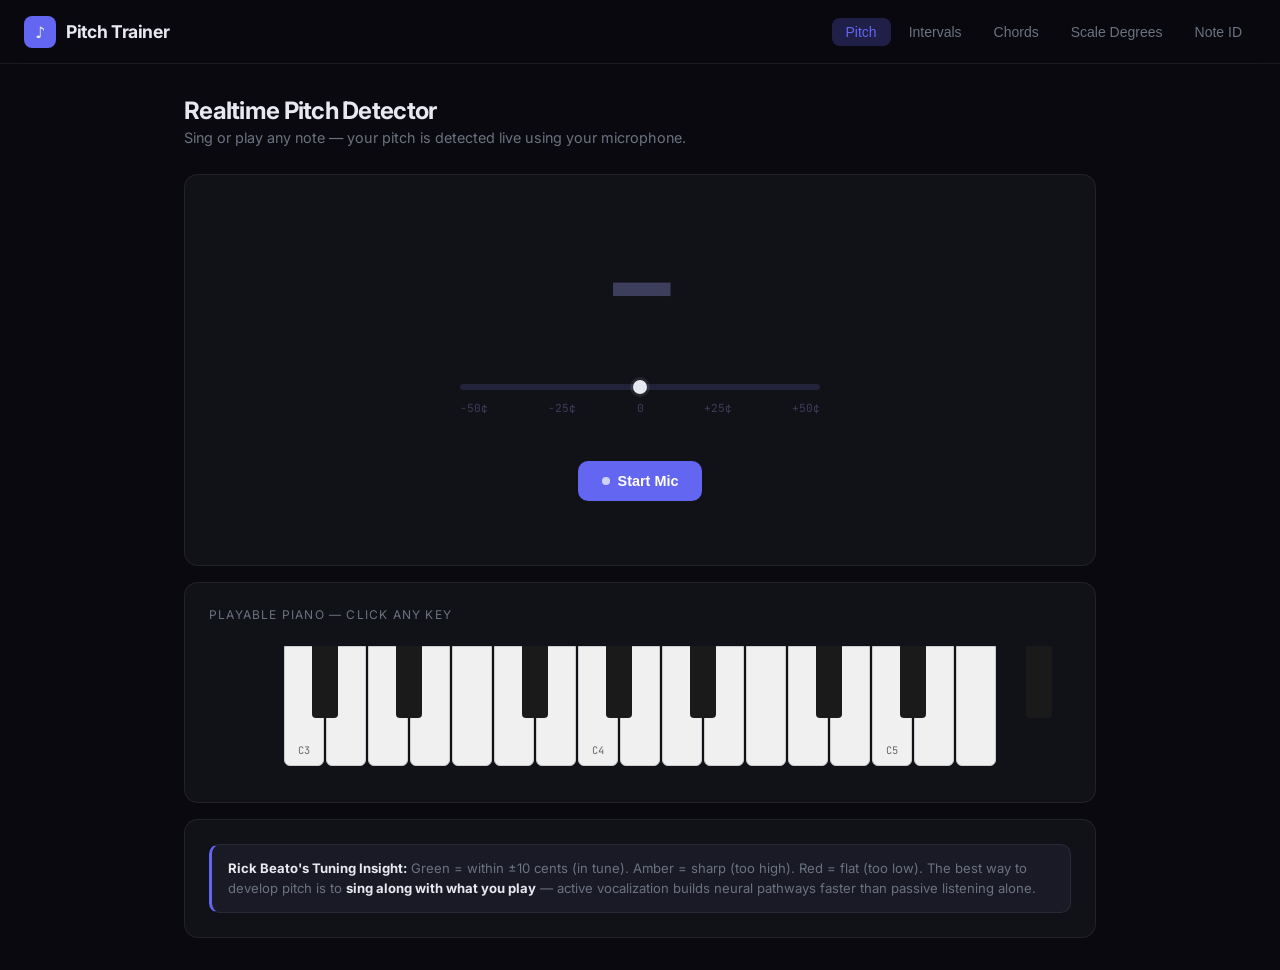
==== pitch-trainer/index.html @ b6fe9441 "Add realtime pitch training web app (Beato method) Five-mode ear training app: realtime pitch detect" ====
<!DOCTYPE html>
<html lang="en">
<head>
  <meta charset="UTF-8" />
  <meta name="viewport" content="width=device-width, initial-scale=1.0" />
  <title>Pitch Trainer — Beato Method</title>
  <link rel="preconnect" href="https://fonts.googleapis.com" />
  <link href="https://fonts.googleapis.com/css2?family=Inter:wght@400;500;600;700;800&family=JetBrains+Mono:wght@400;700;800&display=swap" rel="stylesheet" />
  <link rel="stylesheet" href="css/style.css" />
</head>
<body>
<div id="app">

  <header>
    <div class="logo">
      <div class="logo-icon">♪</div>
      Pitch Trainer
    </div>
    <nav>
      <button class="nav-btn" data-section="pitch">Pitch</button>
      <button class="nav-btn" data-section="intervals">Intervals</button>
      <button class="nav-btn" data-section="chords">Chords</button>
      <button class="nav-btn" data-section="degrees">Scale Degrees</button>
      <button class="nav-btn" data-section="notes">Note ID</button>
    </nav>
  </header>

  <main>

    <!-- ── PITCH DETECTOR ── -->
    <section id="pitch" class="section">
      <div class="section-title">Realtime Pitch Detector</div>
      <div class="section-subtitle">Sing or play any note — your pitch is detected live using your microphone.</div>

      <div class="card">
        <div class="pitch-display">
          <div id="note-big" class="note-big silent">—</div>
          <div id="note-freq" class="note-freq"></div>

          <div class="cents-meter">
            <div class="meter-track">
              <div class="meter-center"></div>
              <div id="meter-needle" class="meter-needle"></div>
            </div>
            <div class="meter-labels">
              <span>−50¢</span><span>−25¢</span><span>0</span><span>+25¢</span><span>+50¢</span>
            </div>
          </div>
          <div id="cents-value" class="cents-value"></div>

          <br />
          <button id="mic-btn" class="mic-btn">
            <span class="dot"></span> Start Mic
          </button>
        </div>
      </div>

      <div class="card" style="margin-top:16px">
        <div class="prompt-label">Playable Piano — click any key</div>
        <div id="piano-container" class="piano-wrap"></div>
      </div>

      <div class="card" style="margin-top:16px">
        <div class="tip-box" style="margin-bottom:0">
          <strong>Rick Beato's Tuning Insight:</strong> Green = within ±10 cents (in tune).
          Amber = sharp (too high). Red = flat (too low).
          The best way to develop pitch is to <strong>sing along with what you play</strong> —
          active vocalization builds neural pathways faster than passive listening alone.
        </div>
      </div>
    </section>

    <!-- ── INTERVALS ── -->
    <section id="intervals" class="section">
      <div class="section-title">Interval Training</div>
      <div class="section-subtitle">Beato's method: each interval has a unique emotional character — learn to feel it, not just count semitones.</div>

      <div class="score-row">
        <div class="score-pill">Score: <span id="interval-score" class="n">0/0 🔥 0</span></div>
        <select id="interval-level" class="level-select">
          <option value="beginner">Beginner (m3, M3, P5, 8ve)</option>
          <option value="intermediate">Intermediate (all up to m6)</option>
          <option value="advanced">Advanced (all 12)</option>
        </select>
        <select id="interval-mode" class="level-select">
          <option value="both">Mixed (ascending/descending/harmonic)</option>
          <option value="ascending">Ascending only</option>
          <option value="descending">Descending only</option>
          <option value="harmonic">Harmonic only</option>
        </select>
      </div>

      <div class="tip-box">
        <strong>Beato Method:</strong> Don't just count semitones — internalize the <em>color</em> of each interval.
        A minor 3rd feels melancholic and soft. A tritone is unstable and restless. A perfect 5th is open and powerful.
        Associate each interval with a song you know deeply.
      </div>

      <div class="exercise-area">
        <div class="exercise-prompt">
          <div class="prompt-label">Listen to the interval <span id="interval-mode-badge" class="play-mode-badge">—</span></div>
          <button id="interval-play" class="play-btn">
            <svg width="16" height="16" viewBox="0 0 16 16" fill="currentColor"><path d="M3 2l11 6-11 6V2z"/></svg>
            Play Again
          </button>
        </div>

        <div id="interval-choices" class="choices"></div>

        <div>
          <div id="interval-feedback" class="feedback"></div>
          <button id="interval-next" class="next-btn">Next →</button>
        </div>
      </div>

      <!-- Interval reference table -->
      <div class="card" style="margin-top:24px">
        <div class="prompt-label" style="margin-bottom:12px">Interval Character Reference (Beato)</div>
        <div style="display:grid;grid-template-columns:repeat(auto-fill,minmax(220px,1fr));gap:8px">
          <div class="tip-box" style="margin-bottom:0"><strong>m2 · 1 st</strong> — Sharp dissonance</div>
          <div class="tip-box" style="margin-bottom:0"><strong>M2 · 2 st</strong> — Mild dissonance</div>
          <div class="tip-box" style="margin-bottom:0"><strong>m3 · 3 st</strong> — Soft consonance, melancholic</div>
          <div class="tip-box" style="margin-bottom:0"><strong>M3 · 4 st</strong> — Soft consonance, bright</div>
          <div class="tip-box" style="margin-bottom:0"><strong>P4 · 5 st</strong> — Consonance (context-dependent)</div>
          <div class="tip-box" style="margin-bottom:0"><strong>TT · 6 st</strong> — Restless, neutral tension</div>
          <div class="tip-box" style="margin-bottom:0"><strong>P5 · 7 st</strong> — Open consonance, powerful</div>
          <div class="tip-box" style="margin-bottom:0"><strong>m6 · 8 st</strong> — Soft consonance, bittersweet</div>
          <div class="tip-box" style="margin-bottom:0"><strong>M6 · 9 st</strong> — Soft consonance, warm</div>
          <div class="tip-box" style="margin-bottom:0"><strong>m7 · 10 st</strong> — Tension, wants to resolve</div>
          <div class="tip-box" style="margin-bottom:0"><strong>M7 · 11 st</strong> — Bright/close dissonance</div>
          <div class="tip-box" style="margin-bottom:0"><strong>P8 · 12 st</strong> — Perfect consonance, fullness</div>
        </div>
      </div>
    </section>

    <!-- ── CHORDS ── -->
    <section id="chords" class="section">
      <div class="section-title">Chord Quality Training</div>
      <div class="section-subtitle">Develop your "vocabulary of recognized sounds" — hear a chord and immediately feel its quality.</div>

      <div class="score-row">
        <div class="score-pill">Score: <span id="chord-score" class="n">0/0 🔥 0</span></div>
        <select id="chord-level" class="level-select">
          <option value="beginner">Beginner (Major vs Minor)</option>
          <option value="intermediate">Intermediate (+ dim, aug, sus)</option>
          <option value="advanced">Advanced (all 7th chords)</option>
        </select>
      </div>

      <div class="tip-box">
        <strong>Beato Method:</strong> A major triad = major 3rd stacked on minor 3rd (bright, open).
        A minor triad = minor 3rd stacked on major 3rd (darker, introspective).
        A diminished = two minor thirds stacked (tense, unstable).
        An augmented = two major thirds (eerie, floating).
        Listen for the <em>stacking</em> of thirds.
      </div>

      <div class="exercise-area">
        <div class="exercise-prompt">
          <div class="prompt-label">What chord quality do you hear?</div>
          <button id="chord-play" class="play-btn">
            <svg width="16" height="16" viewBox="0 0 16 16" fill="currentColor"><path d="M3 2l11 6-11 6V2z"/></svg>
            Play Again
          </button>
        </div>

        <div id="chord-choices" class="choices"></div>

        <div>
          <div id="chord-feedback" class="feedback"></div>
          <button id="chord-next" class="next-btn">Next →</button>
        </div>
      </div>

      <div class="card" style="margin-top:24px">
        <div class="prompt-label" style="margin-bottom:12px">Chord Formula Quick Reference</div>
        <div style="display:grid;grid-template-columns:repeat(auto-fill,minmax(200px,1fr));gap:8px">
          <div class="tip-box" style="margin-bottom:0"><strong>Major</strong> 1 – 3 – 5 &nbsp; M3+m3</div>
          <div class="tip-box" style="margin-bottom:0"><strong>Minor</strong> 1 – b3 – 5 &nbsp; m3+M3</div>
          <div class="tip-box" style="margin-bottom:0"><strong>Diminished</strong> 1 – b3 – b5 &nbsp; m3+m3</div>
          <div class="tip-box" style="margin-bottom:0"><strong>Augmented</strong> 1 – 3 – #5 &nbsp; M3+M3</div>
          <div class="tip-box" style="margin-bottom:0"><strong>Sus2</strong> 1 – 2 – 5</div>
          <div class="tip-box" style="margin-bottom:0"><strong>Sus4</strong> 1 – 4 – 5</div>
          <div class="tip-box" style="margin-bottom:0"><strong>Maj7</strong> 1 – 3 – 5 – 7</div>
          <div class="tip-box" style="margin-bottom:0"><strong>Dom7</strong> 1 – 3 – 5 – b7 (tension)</div>
          <div class="tip-box" style="margin-bottom:0"><strong>Min7</strong> 1 – b3 – 5 – b7</div>
          <div class="tip-box" style="margin-bottom:0"><strong>Half-Dim</strong> 1 – b3 – b5 – b7</div>
          <div class="tip-box" style="margin-bottom:0"><strong>Dim7</strong> 1 – b3 – b5 – bb7</div>
          <div class="tip-box" style="margin-bottom:0"><strong>Min/Maj7</strong> 1 – b3 – 5 – 7</div>
        </div>
      </div>
    </section>

    <!-- ── SCALE DEGREES ── -->
    <section id="degrees" class="section">
      <div class="section-title">Scale Degree Training</div>
      <div class="section-subtitle">Beato's tonal method: a cadence establishes the key, then identify which scale degree you hear.</div>

      <div class="score-row">
        <div class="score-pill">Score: <span id="deg-score" class="n">0/0 🔥 0</span></div>
        <select id="deg-level" class="level-select">
          <option value="beginner">Beginner (1, 2, 3, 5)</option>
          <option value="intermediate">Intermediate (1–6)</option>
          <option value="advanced">Advanced (all 7)</option>
        </select>
      </div>

      <div class="tip-box">
        <strong>Beato Method (Movable Do):</strong> Do always = the tonic. Hear the cadence, feel the key center,
        then sing from the note down (or up) to Do. The distance you travel tells you the degree.
        <em>Pre-dominant</em> chords contain degree 4 (Fa). <em>Dominant</em> contains degrees 5 and 7.
        <em>Tonic</em> contains degree 1 (Do).
      </div>

      <div class="exercise-area">
        <div class="exercise-prompt">
          <div class="prompt-label">Cadence plays first — then identify the scale degree</div>
          <div style="display:flex;gap:8px;justify-content:center;flex-wrap:wrap">
            <button id="deg-cadence" class="play-btn">
              <svg width="16" height="16" viewBox="0 0 16 16" fill="currentColor"><path d="M3 2l11 6-11 6V2z"/></svg>
              Replay Cadence
            </button>
            <button id="deg-play" class="play-btn">
              <svg width="16" height="16" viewBox="0 0 16 16" fill="currentColor"><path d="M3 2l11 6-11 6V2z"/></svg>
              Replay Note
            </button>
          </div>
        </div>

        <div id="deg-choices" class="choices"></div>

        <div>
          <div id="deg-feedback" class="feedback"></div>
          <button id="deg-next" class="next-btn">Next →</button>
        </div>
      </div>

      <div class="card" style="margin-top:24px">
        <div class="prompt-label" style="margin-bottom:12px">Scale Degree Reference (Movable Do)</div>
        <div style="display:grid;grid-template-columns:repeat(auto-fill,minmax(200px,1fr));gap:8px">
          <div class="tip-box" style="margin-bottom:0"><strong>1 — Do</strong> Tonic · I · home</div>
          <div class="tip-box" style="margin-bottom:0"><strong>2 — Re</strong> Supertonic · ii · tension</div>
          <div class="tip-box" style="margin-bottom:0"><strong>3 — Mi</strong> Mediant · iii · color</div>
          <div class="tip-box" style="margin-bottom:0"><strong>4 — Fa</strong> Subdominant · IV · pre-dominant</div>
          <div class="tip-box" style="margin-bottom:0"><strong>5 — Sol</strong> Dominant · V · strong pull home</div>
          <div class="tip-box" style="margin-bottom:0"><strong>6 — La</strong> Submediant · vi · relative minor</div>
          <div class="tip-box" style="margin-bottom:0"><strong>7 — Ti</strong> Leading Tone · vii° · strongest pull</div>
        </div>
      </div>
    </section>

    <!-- ── NOTE ID ── -->
    <section id="notes" class="section">
      <div class="section-title">Note Recognition</div>
      <div class="section-subtitle">Beato's 12-reference-song method: each of the 12 chromatic pitches is anchored to a song you know deeply.</div>

      <div class="score-row">
        <div class="score-pill">Score: <span id="note-score" class="n">0/0 🔥 0</span></div>
      </div>

      <div class="tip-box">
        <strong>Rick Beato's 12-Reference-Song Method:</strong> For each of the 12 chromatic notes, memorize one song
        where that pitch is the <em>very first note</em>. When you hear an unfamiliar pitch, cycle through your references
        until one matches. This is not perfect pitch — but it provides a fast practical pitch-naming system for adults.
      </div>

      <div class="exercise-area">
        <div class="exercise-prompt">
          <div class="prompt-label">Which note do you hear?</div>
          <button id="note-play" class="play-btn">
            <svg width="16" height="16" viewBox="0 0 16 16" fill="currentColor"><path d="M3 2l11 6-11 6V2z"/></svg>
            Play Again
          </button>
        </div>

        <div id="note-choices" class="choices"></div>

        <div>
          <div id="note-feedback" class="feedback"></div>
          <button id="note-next" class="next-btn">Next →</button>
        </div>
      </div>

      <div class="card" style="margin-top:24px">
        <div class="prompt-label" style="margin-bottom:12px">All 12 Note References</div>
        <div style="display:grid;grid-template-columns:repeat(auto-fill,minmax(240px,1fr));gap:8px" id="note-ref-grid"></div>
      </div>
    </section>

  </main>
</div>

<script type="module" src="js/app.js"></script>
<script type="module">
  // Build the note reference grid
  import { PITCH_REFERENCES, NOTE_NAMES, NOTE_NAMES_FLAT } from './js/notes.js';
  const grid = document.getElementById('note-ref-grid');
  for (let i = 0; i < 12; i++) {
    const ref = PITCH_REFERENCES[i];
    const div = document.createElement('div');
    div.className = 'tip-box';
    div.style.marginBottom = '0';
    div.innerHTML = `<strong>${NOTE_NAMES[i]}${NOTE_NAMES[i] !== NOTE_NAMES_FLAT[i] ? ' / ' + NOTE_NAMES_FLAT[i] : ''}</strong><br/><span style="font-style:italic;font-size:0.78rem">${ref.song}</span>`;
    grid.appendChild(div);
  }
</script>
</body>
</html>
---- pitch-trainer/css/style.css ----
*, *::before, *::after { box-sizing: border-box; margin: 0; padding: 0; }

:root {
  --bg: #09090f;
  --surface: #111118;
  --surface2: #1a1a27;
  --surface3: #22223a;
  --border: rgba(255,255,255,0.07);
  --text: #e8e8f0;
  --text-muted: #6b7280;
  --text-dim: #3d3d5c;
  --accent: #6366f1;
  --accent-glow: rgba(99,102,241,0.25);
  --accent2: #f59e0b;
  --green: #10b981;
  --red: #ef4444;
  --radius: 14px;
  --font: 'Inter', system-ui, sans-serif;
  --mono: 'JetBrains Mono', 'Fira Code', monospace;
}

html { font-size: 16px; }
body {
  background: var(--bg);
  color: var(--text);
  font-family: var(--font);
  min-height: 100vh;
  overflow-x: hidden;
}

/* ── Layout ── */
#app { display: flex; flex-direction: column; min-height: 100vh; }

header {
  display: flex;
  align-items: center;
  justify-content: space-between;
  padding: 0 24px;
  height: 64px;
  border-bottom: 1px solid var(--border);
  background: rgba(9,9,15,0.85);
  backdrop-filter: blur(12px);
  position: sticky; top: 0; z-index: 100;
}

.logo {
  display: flex; align-items: center; gap: 10px;
  font-weight: 700; font-size: 1.1rem; letter-spacing: -0.02em;
}
.logo-icon {
  width: 32px; height: 32px;
  background: var(--accent);
  border-radius: 8px;
  display: flex; align-items: center; justify-content: center;
  font-size: 16px;
}

nav { display: flex; gap: 4px; }
.nav-btn {
  background: none; border: none; color: var(--text-muted);
  padding: 6px 14px; border-radius: 8px;
  font-size: 0.875rem; font-weight: 500; cursor: pointer;
  transition: all 0.15s;
}
.nav-btn:hover { color: var(--text); background: var(--surface2); }
.nav-btn.active { color: var(--accent); background: var(--accent-glow); }

main { flex: 1; padding: 32px 24px; max-width: 960px; margin: 0 auto; width: 100%; }

/* ── Sections ── */
.section { display: none; }
.section.active { display: block; }

.section-title {
  font-size: 1.5rem; font-weight: 700; letter-spacing: -0.03em;
  margin-bottom: 4px;
}
.section-subtitle {
  color: var(--text-muted); font-size: 0.9rem; margin-bottom: 28px;
}

/* ── Cards ── */
.card {
  background: var(--surface);
  border: 1px solid var(--border);
  border-radius: var(--radius);
  padding: 24px;
}

.card + .card { margin-top: 16px; }

/* ── Pitch Detector ── */
.pitch-display {
  text-align: center;
  padding: 40px 24px;
}

.note-big {
  font-size: 6rem;
  font-weight: 800;
  letter-spacing: -0.05em;
  line-height: 1;
  color: var(--text);
  transition: color 0.1s;
  font-family: var(--mono);
}
.note-big.in-tune { color: var(--green); }
.note-big.sharp   { color: var(--accent2); }
.note-big.flat    { color: #f87171; }
.note-big.silent  { color: var(--text-dim); }

.note-freq {
  font-size: 0.9rem;
  color: var(--text-muted);
  font-family: var(--mono);
  margin-top: 6px;
}

/* Cents meter */
.cents-meter {
  position: relative;
  width: 100%;
  max-width: 360px;
  margin: 24px auto 0;
  height: 56px;
}
.meter-track {
  position: absolute;
  top: 50%; transform: translateY(-50%);
  left: 0; right: 0;
  height: 6px;
  background: var(--surface3);
  border-radius: 3px;
}
.meter-center {
  position: absolute;
  top: 0; bottom: 0;
  left: 50%; transform: translateX(-50%);
  width: 2px;
  background: var(--green);
  border-radius: 1px;
}
.meter-needle {
  position: absolute;
  top: 50%; transform: translate(-50%, -50%);
  width: 14px; height: 14px;
  border-radius: 50%;
  background: var(--text);
  transition: left 0.06s linear;
  left: 50%;
  box-shadow: 0 0 0 3px rgba(255,255,255,0.08);
}
.meter-needle.in-tune { background: var(--green); box-shadow: 0 0 8px var(--green); }
.meter-needle.sharp   { background: var(--accent2); }
.meter-needle.flat    { background: #f87171; }

.meter-labels {
  position: absolute;
  bottom: 0; left: 0; right: 0;
  display: flex; justify-content: space-between;
  font-size: 0.7rem; color: var(--text-dim);
  font-family: var(--mono);
}

.cents-value {
  text-align: center;
  font-size: 0.8rem;
  font-family: var(--mono);
  color: var(--text-muted);
  margin-top: 6px;
}

/* Mic button */
.mic-btn {
  display: inline-flex; align-items: center; gap: 8px;
  padding: 12px 24px;
  background: var(--accent);
  border: none; border-radius: 10px;
  color: #fff; font-size: 0.9rem; font-weight: 600;
  cursor: pointer; transition: all 0.15s;
  margin-top: 20px;
}
.mic-btn:hover { background: #4f52d4; transform: translateY(-1px); }
.mic-btn.active { background: var(--red); }
.mic-btn .dot {
  width: 8px; height: 8px; border-radius: 50%;
  background: rgba(255,255,255,0.7);
}
.mic-btn.active .dot { animation: pulse 1s infinite; background: #fff; }

@keyframes pulse {
  0%, 100% { opacity: 1; transform: scale(1); }
  50% { opacity: 0.5; transform: scale(1.3); }
}

/* ── Exercise Layout ── */
.exercise-area {
  display: grid;
  grid-template-rows: auto 1fr auto;
  gap: 20px;
}

.exercise-prompt {
  text-align: center;
  padding: 36px 20px;
  background: var(--surface);
  border: 1px solid var(--border);
  border-radius: var(--radius);
}

.prompt-label {
  font-size: 0.75rem;
  text-transform: uppercase;
  letter-spacing: 0.1em;
  color: var(--text-muted);
  margin-bottom: 12px;
}

.play-btn {
  display: inline-flex; align-items: center; gap: 8px;
  padding: 14px 28px;
  background: var(--surface2);
  border: 1px solid var(--border);
  border-radius: 12px;
  color: var(--text); font-size: 1rem; font-weight: 600;
  cursor: pointer; transition: all 0.15s;
}
.play-btn:hover { background: var(--surface3); border-color: var(--accent); color: var(--accent); }
.play-btn svg { flex-shrink: 0; }

.play-mode-badge {
  display: inline-block;
  padding: 3px 10px;
  border-radius: 99px;
  background: var(--surface3);
  font-size: 0.75rem;
  color: var(--text-muted);
  margin-left: 8px;
}

/* ── Choices Grid ── */
.choices {
  display: grid;
  grid-template-columns: 1fr 1fr;
  gap: 10px;
}

.choice-btn {
  padding: 16px 12px;
  background: var(--surface);
  border: 1.5px solid var(--border);
  border-radius: 12px;
  color: var(--text);
  font-size: 0.9rem;
  font-weight: 600;
  cursor: pointer;
  transition: all 0.15s;
  text-align: left;
  line-height: 1.3;
}
.choice-btn:hover:not(:disabled) {
  border-color: var(--accent);
  background: var(--accent-glow);
  color: var(--accent);
}
.choice-btn.correct {
  border-color: var(--green);
  background: rgba(16,185,129,0.1);
  color: var(--green);
}
.choice-btn.wrong {
  border-color: var(--red);
  background: rgba(239,68,68,0.1);
  color: var(--red);
}
.choice-btn:disabled { cursor: default; }

.choice-sub {
  display: block;
  font-size: 0.75rem;
  font-weight: 400;
  color: var(--text-muted);
  margin-top: 2px;
}
.choice-btn.correct .choice-sub,
.choice-btn.wrong .choice-sub { color: inherit; opacity: 0.7; }

/* ── Feedback Banner ── */
.feedback {
  padding: 14px 20px;
  border-radius: 12px;
  font-size: 0.9rem;
  font-weight: 600;
  text-align: center;
  opacity: 0;
  transition: opacity 0.2s;
  background: var(--surface2);
  border: 1px solid var(--border);
}
.feedback.show { opacity: 1; }
.feedback.correct { background: rgba(16,185,129,0.1); border-color: var(--green); color: var(--green); }
.feedback.wrong { background: rgba(239,68,68,0.1); border-color: var(--red); color: var(--red); }

.feedback-sub { font-size: 0.8rem; font-weight: 400; margin-top: 4px; color: inherit; opacity: 0.75; }

/* ── Score / Progress ── */
.score-row {
  display: flex; align-items: center; gap: 16px; margin-bottom: 20px;
}
.score-pill {
  display: inline-flex; align-items: center; gap: 6px;
  padding: 4px 12px; border-radius: 99px;
  background: var(--surface2); border: 1px solid var(--border);
  font-size: 0.8rem; font-family: var(--mono);
}
.score-pill .n { color: var(--accent); font-weight: 700; }
.streak { color: var(--accent2); }

/* ── Level Selector ── */
.level-select {
  background: var(--surface2); border: 1px solid var(--border);
  color: var(--text); padding: 6px 12px; border-radius: 8px;
  font-size: 0.8rem; cursor: pointer;
  margin-left: auto;
}
.level-select:focus { outline: 2px solid var(--accent); }

/* ── Next button ── */
.next-btn {
  padding: 12px 24px;
  background: var(--accent);
  border: none; border-radius: 10px;
  color: #fff; font-size: 0.875rem; font-weight: 600;
  cursor: pointer; transition: all 0.15s;
  display: none;
}
.next-btn.show { display: inline-flex; align-items: center; gap: 6px; }
.next-btn:hover { background: #4f52d4; }

/* ── Piano keyboard ── */
.piano-wrap {
  overflow-x: auto;
  padding: 12px 0;
}
.piano {
  display: flex;
  position: relative;
  height: 120px;
  width: max-content;
  margin: 0 auto;
  gap: 2px;
}
.key-white {
  width: 40px; height: 120px;
  background: #f0f0f0;
  border: 1px solid #ccc;
  border-radius: 0 0 6px 6px;
  cursor: pointer;
  display: flex; align-items: flex-end; justify-content: center;
  padding-bottom: 8px;
  font-size: 0.65rem; color: #666;
  font-family: var(--mono);
  position: relative;
  transition: background 0.08s;
}
.key-white:hover { background: #dde; }
.key-white.active { background: #c7d2fe; }
.key-black {
  width: 26px; height: 72px;
  background: #1a1a1a;
  border-radius: 0 0 4px 4px;
  cursor: pointer;
  position: absolute;
  z-index: 2;
  transition: background 0.08s;
}
.key-black:hover { background: #333; }
.key-black.active { background: #6366f1; }

/* ── Interval character tag ── */
.interval-char {
  font-size: 0.7rem;
  color: var(--text-muted);
  padding: 2px 7px;
  border-radius: 4px;
  background: var(--surface3);
  display: inline-block;
  margin-top: 4px;
}

/* ── Solfege badge ── */
.solfege-badge {
  font-size: 1.8rem;
  font-weight: 800;
  color: var(--accent);
  font-family: var(--mono);
  letter-spacing: -0.05em;
}

/* ── Reference song ── */
.ref-song {
  font-size: 0.8rem;
  color: var(--text-muted);
  margin-top: 6px;
  font-style: italic;
}

/* ── Mode tabs ── */
.mode-tabs { display: flex; gap: 6px; margin-bottom: 20px; flex-wrap: wrap; }
.mode-tab {
  padding: 6px 14px; border-radius: 8px;
  background: var(--surface2); border: 1px solid var(--border);
  color: var(--text-muted); font-size: 0.8rem; font-weight: 500;
  cursor: pointer; transition: all 0.15s;
}
.mode-tab:hover { border-color: var(--accent); color: var(--accent); }
.mode-tab.active { background: var(--accent-glow); border-color: var(--accent); color: var(--accent); }

/* ── Complete Chord Exercise ── */
.chord-display {
  font-size: 2.5rem;
  font-weight: 800;
  font-family: var(--mono);
  letter-spacing: -0.05em;
  color: var(--text);
  margin-bottom: 4px;
}
.missing-note { color: var(--accent); }

.target-note-display {
  text-align: center;
  padding: 20px;
}
.target-note-big {
  font-size: 4rem;
  font-weight: 800;
  font-family: var(--mono);
  letter-spacing: -0.05em;
  color: var(--accent);
}

/* ── Tip box ── */
.tip-box {
  background: var(--surface2);
  border: 1px solid var(--border);
  border-left: 3px solid var(--accent);
  border-radius: 10px;
  padding: 14px 16px;
  font-size: 0.82rem;
  color: var(--text-muted);
  line-height: 1.5;
  margin-bottom: 16px;
}
.tip-box strong { color: var(--text); }

/* ── Scrollbar ── */
::-webkit-scrollbar { width: 6px; height: 6px; }
::-webkit-scrollbar-track { background: transparent; }
::-webkit-scrollbar-thumb { background: var(--surface3); border-radius: 3px; }

/* ── Responsive ── */
@media (max-width: 600px) {
  main { padding: 20px 16px; }
  .note-big { font-size: 4rem; }
  .choices { grid-template-columns: 1fr; }
  nav .nav-btn { padding: 6px 10px; font-size: 0.8rem; }
  header { padding: 0 16px; }
}
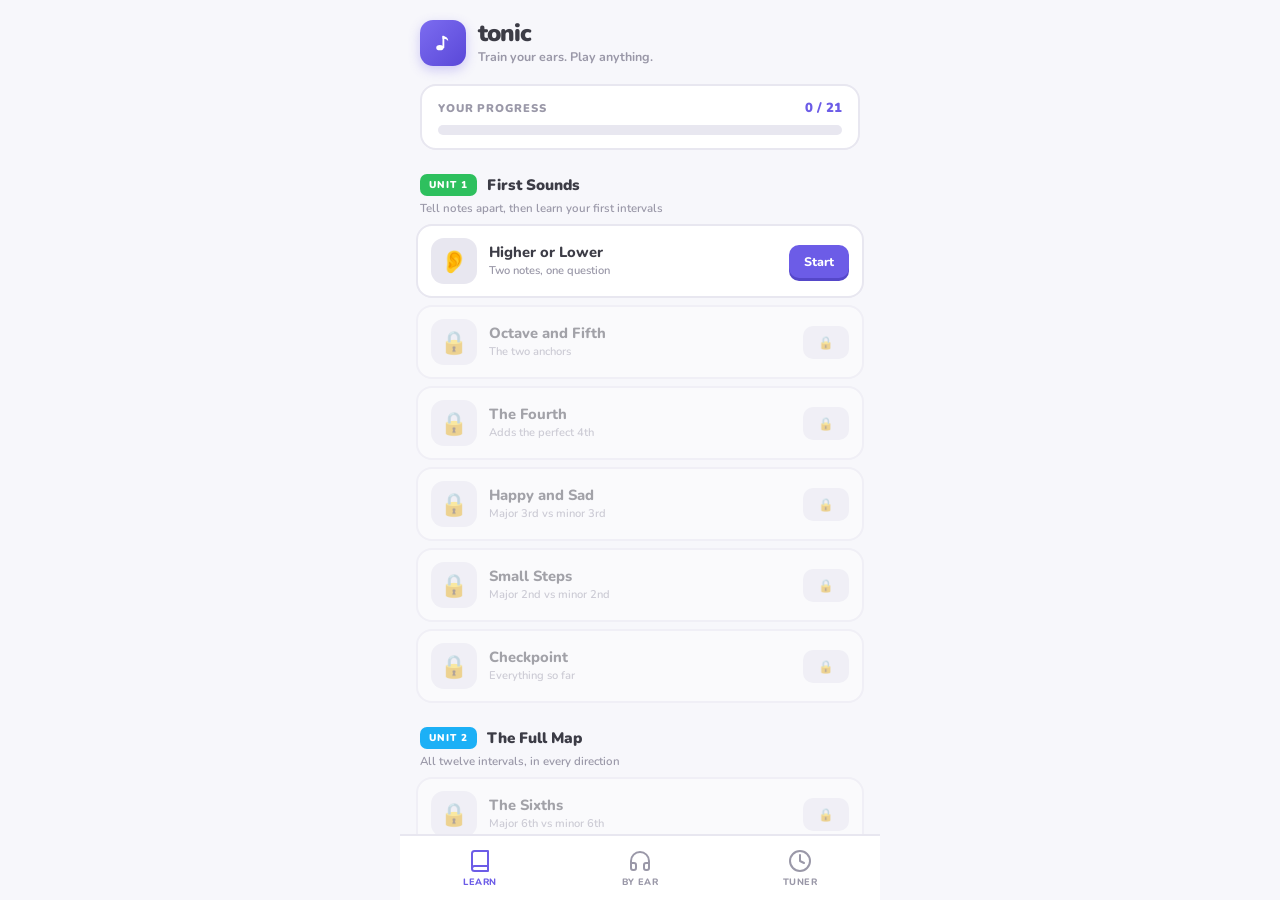
==== commit 0a5e0371: "Rebuild as Tonic: branded ear training app with full curriculum" ====
--- a/pitch-trainer/index.html
+++ b/pitch-trainer/index.html
@@ -1,308 +1,1367 @@
 <!DOCTYPE html>
 <html lang="en">
 <head>
-  <meta charset="UTF-8" />
-  <meta name="viewport" content="width=device-width, initial-scale=1.0" />
-  <title>Pitch Trainer — Beato Method</title>
-  <link rel="preconnect" href="https://fonts.googleapis.com" />
-  <link href="https://fonts.googleapis.com/css2?family=Inter:wght@400;500;600;700;800&family=JetBrains+Mono:wght@400;700;800&display=swap" rel="stylesheet" />
-  <link rel="stylesheet" href="css/style.css" />
+<meta charset="UTF-8"/>
+<meta name="viewport" content="width=device-width,initial-scale=1,maximum-scale=1,user-scalable=no,viewport-fit=cover"/>
+<meta name="theme-color" content="#6C5CE7"/>
+<meta name="apple-mobile-web-app-capable" content="yes"/>
+<meta name="apple-mobile-web-app-status-bar-style" content="default"/>
+<meta name="description" content="Tonic. Train your ears, play anything. Learn intervals, chords and the Nashville Number System in minutes a day."/>
+<title>Tonic · Train your ears</title>
+<link rel="icon" href='data:image/svg+xml,<svg xmlns="http://www.w3.org/2000/svg" viewBox="0 0 100 100"><rect width="100" height="100" rx="24" fill="%236C5CE7"/><ellipse cx="38" cy="68" rx="14" ry="10" fill="white"/><rect x="48" y="22" width="7" height="48" rx="3" fill="white"/><path d="M48 22 q22 4 22 20 q-8 -10 -22 -8 z" fill="white"/></svg>'/>
+<link href="https://fonts.googleapis.com/css2?family=Nunito:wght@400;600;700;800;900&display=swap" rel="stylesheet"/>
+<style>
+*,*::before,*::after{box-sizing:border-box;margin:0;padding:0}
+:root{
+  --brand:#6C5CE7;--brand-dk:#5547C9;--brand-lt:#EEEBFF;
+  --ok:#2EC05E;--ok-dk:#239B4B;--ok-lt:#DDF7E5;
+  --bad:#FF4B4B;--bad-dk:#E03131;--bad-lt:#FFE3E3;
+  --gold:#FFC800;--blue:#1CB0F6;
+  --bg:#F7F7FB;--card:#fff;--border:#E8E7F0;--text:#3C3C46;--muted:#9A98A8;
+  --nav-h:66px;--font:'Nunito',system-ui,sans-serif;
+}
+html,body{height:100%;overflow:hidden;background:var(--bg)}
+body{font-family:var(--font);color:var(--text);-webkit-tap-highlight-color:transparent}
+#root{height:100%;display:flex;flex-direction:column;max-width:480px;margin:0 auto}
+.screen{display:none;flex:1;overflow-y:auto;overflow-x:hidden;-webkit-overflow-scrolling:touch;flex-direction:column}
+.screen.on{display:flex}
+button{font-family:var(--font)}
+
+/* ===== NAV ===== */
+#nav{display:flex;background:#fff;border-top:2px solid var(--border);height:var(--nav-h);flex-shrink:0}
+.nav-btn{flex:1;display:flex;flex-direction:column;align-items:center;justify-content:center;gap:3px;border:none;background:none;cursor:pointer;font-size:0.58rem;font-weight:800;color:var(--muted);letter-spacing:0.05em;text-transform:uppercase;padding-bottom:env(safe-area-inset-bottom,0)}
+.nav-btn svg{width:24px;height:24px;stroke:var(--muted);fill:none;stroke-width:2;stroke-linecap:round;stroke-linejoin:round}
+.nav-btn.on{color:var(--brand)}
+.nav-btn.on svg{stroke:var(--brand)}
+
+/* ===== HOME ===== */
+.hero{display:flex;align-items:center;gap:12px;padding:20px 20px 6px}
+.hero-logo{width:46px;height:46px;border-radius:13px;background:linear-gradient(135deg,#7C6CF0,#5A48D8);display:flex;align-items:center;justify-content:center;flex-shrink:0;box-shadow:0 4px 12px rgba(108,92,231,.3)}
+.hero-name{font-size:1.5rem;font-weight:900;letter-spacing:-0.04em;line-height:1}
+.hero-tag{font-size:0.78rem;color:var(--muted);font-weight:700;margin-top:3px}
+.prog-summary{margin:12px 20px 0;background:#fff;border:2px solid var(--border);border-radius:16px;padding:13px 16px}
+.prog-summary-top{display:flex;justify-content:space-between;align-items:baseline;margin-bottom:8px}
+.prog-summary-lbl{font-size:0.7rem;font-weight:900;text-transform:uppercase;letter-spacing:.08em;color:var(--muted)}
+.prog-summary-val{font-size:0.82rem;font-weight:900;color:var(--brand)}
+.prog-track{height:10px;background:var(--border);border-radius:5px;overflow:hidden}
+.prog-fill{height:100%;background:linear-gradient(90deg,#7C6CF0,#5A48D8);border-radius:5px;transition:width .5s ease}
+.mix-card{margin:12px 20px 0;background:linear-gradient(135deg,#7C6CF0,#5A48D8);border-radius:16px;padding:15px 17px;display:flex;align-items:center;gap:12px;color:#fff}
+.mix-card h3{font-size:0.95rem;font-weight:900}
+.mix-card p{font-size:0.74rem;font-weight:600;opacity:.85;margin-top:1px}
+.mix-card .mix-body{flex:1}
+.mix-go{padding:10px 18px;border:none;border-radius:11px;background:#fff;color:var(--brand);font-size:0.82rem;font-weight:900;cursor:pointer;box-shadow:0 3px 0 rgba(0,0,0,.18)}
+.mix-go:active{transform:translateY(3px);box-shadow:none}
+.unit-hdr{display:flex;align-items:center;gap:10px;padding:24px 20px 10px}
+.unit-num{font-size:0.62rem;font-weight:900;letter-spacing:.1em;text-transform:uppercase;color:#fff;padding:4px 9px;border-radius:7px}
+.unit-name{font-size:0.95rem;font-weight:900}
+.unit-sub{font-size:0.72rem;font-weight:600;color:var(--muted);width:100%;padding:0 20px 8px;margin-top:-6px}
+.cards{display:flex;flex-direction:column;gap:7px;padding:0 16px}
+.lcard{display:flex;align-items:center;gap:12px;background:var(--card);border:2px solid var(--border);border-radius:16px;padding:12px 13px}
+.lcard.locked{opacity:.45}
+.lcard-icon{width:46px;height:46px;border-radius:13px;display:flex;align-items:center;justify-content:center;font-size:1.4rem;flex-shrink:0;background:var(--border)}
+.lcard-play{width:46px;height:46px;border-radius:13px;display:flex;align-items:center;justify-content:center;flex-shrink:0;border:none;cursor:pointer;padding-left:3px;transition:transform .1s}
+.lcard-play:active{transform:scale(.88)}
+.lcard-body{flex:1;min-width:0}
+.lcard-name{font-size:0.92rem;font-weight:800;line-height:1.2}
+.lcard-sub{font-size:0.7rem;color:var(--muted);font-weight:600;margin-top:1px}
+.lcard-acc{font-size:0.66rem;color:var(--ok-dk);font-weight:800;margin-top:2px}
+.lcard-btn{padding:8px 15px;border:none;border-radius:10px;font-size:0.78rem;font-weight:800;cursor:pointer;white-space:nowrap;flex-shrink:0;background:var(--brand);color:#fff;box-shadow:0 3px 0 var(--brand-dk)}
+.lcard-btn:active{transform:translateY(3px);box-shadow:none}
+.lcard-btn.review{background:#fff;color:var(--brand);border:2px solid var(--border);box-shadow:0 3px 0 var(--border)}
+.lcard-btn.lockbtn{background:var(--border);color:var(--muted);box-shadow:none;cursor:default}
+
+/* ===== TEACH ===== */
+.teach-hdr{display:flex;align-items:center;justify-content:space-between;padding:14px 16px}
+.x-btn{width:34px;height:34px;border:none;background:none;font-size:1.15rem;color:var(--muted);cursor:pointer;font-weight:700}
+.teach-kicker{font-size:0.66rem;font-weight:900;letter-spacing:.1em;text-transform:uppercase;color:var(--muted)}
+.teach-body{flex:1;display:flex;flex-direction:column;align-items:center;padding:6px 22px 28px;gap:14px}
+.teach-emoji{font-size:3.4rem;line-height:1}
+.teach-title{font-size:1.5rem;font-weight:900;letter-spacing:-.03em;text-align:center}
+.teach-desc{font-size:0.9rem;font-weight:600;color:var(--muted);text-align:center;line-height:1.55;max-width:320px}
+.demo-list{display:flex;flex-direction:column;gap:9px;width:100%;max-width:340px}
+.demo-card{display:flex;align-items:center;gap:12px;background:#fff;border:2px solid var(--border);border-radius:15px;padding:12px 14px}
+.demo-play{width:44px;height:44px;border-radius:50%;border:none;cursor:pointer;display:flex;align-items:center;justify-content:center;padding-left:3px;flex-shrink:0;transition:transform .1s}
+.demo-play:active{transform:scale(.88)}
+.demo-name{font-size:0.9rem;font-weight:800}
+.demo-sub{font-size:0.7rem;font-weight:600;color:var(--muted);margin-top:1px}
+.cta{width:100%;max-width:340px;padding:15px;background:var(--brand);border:none;border-radius:15px;color:#fff;font-size:0.95rem;font-weight:900;cursor:pointer;box-shadow:0 4px 0 var(--brand-dk);margin-top:6px}
+.cta:active{transform:translateY(4px);box-shadow:none}
+
+/* ===== QUIZ ===== */
+.quiz-top{display:flex;align-items:center;gap:10px;padding:14px 16px 6px}
+.hbar{flex:1;height:12px;background:var(--border);border-radius:6px;overflow:hidden}
+.hbar-fill{height:100%;background:var(--ok);border-radius:6px;transition:width .35s ease}
+.hearts{font-size:0.85rem;letter-spacing:-1px;white-space:nowrap}
+.quiz-body{flex:1;display:flex;flex-direction:column;align-items:center;padding:14px 18px 120px;gap:14px}
+.q-prompt{font-size:1.05rem;font-weight:900;text-align:center}
+.q-play{width:84px;height:84px;border-radius:50%;background:var(--brand-lt);border:3px solid var(--brand);cursor:pointer;display:flex;align-items:center;justify-content:center;padding-left:4px;transition:transform .1s;box-shadow:0 4px 0 rgba(108,92,231,.25)}
+.q-play:active{transform:scale(.92)}
+.q-play-lbl{font-size:0.7rem;font-weight:800;color:var(--muted);text-transform:uppercase;letter-spacing:.07em;margin-top:-6px}
+.choices-wrap{display:flex;flex-direction:column;gap:8px;width:100%;max-width:360px}
+.ch{display:flex;align-items:center;gap:12px;background:#fff;border:2px solid var(--border);border-bottom-width:4px;border-radius:14px;padding:13px 15px;cursor:pointer;text-align:left;transition:transform .08s}
+.ch:active{transform:scale(.985)}
+.ch:disabled{cursor:default}
+.ch .ci{font-size:1.3rem;flex-shrink:0;width:30px;text-align:center}
+.ch .cn{font-size:0.9rem;font-weight:800}
+.ch .cs{font-size:0.68rem;font-weight:600;color:var(--muted);display:block;margin-top:1px}
+.ch.ok{background:var(--ok-lt);border-color:var(--ok)}
+.ch.bad{background:var(--bad-lt);border-color:var(--bad)}
+@keyframes shake{0%,100%{transform:translateX(0)}20%{transform:translateX(-7px)}40%{transform:translateX(7px)}60%{transform:translateX(-4px)}80%{transform:translateX(4px)}}
+.shake{animation:shake .33s ease}
+@keyframes popk{0%{transform:scale(1)}50%{transform:scale(1.04)}100%{transform:scale(1)}}
+.popk{animation:popk .22s ease}
+
+/* feedback bar */
+.fb-bar{position:fixed;bottom:0;left:0;right:0;max-width:480px;margin:0 auto;padding:15px 16px calc(15px + env(safe-area-inset-bottom,0));transform:translateY(110%);transition:transform .26s cubic-bezier(.34,1.56,.64,1);z-index:40;border-top:3px solid transparent}
+.fb-bar.up{transform:translateY(0)}
+.fb-bar.ok-fb{background:var(--ok-lt);border-color:var(--ok)}
+.fb-bar.bad-fb{background:var(--bad-lt);border-color:var(--bad)}
+.fb-inner{display:flex;align-items:center;gap:10px}
+.fb-ico{font-size:1.5rem;flex-shrink:0}
+.fb-words{flex:1;min-width:0}
+.fb-title{font-size:0.95rem;font-weight:900}
+.fb-bar.ok-fb .fb-title,.fb-bar.ok-fb .fb-sub{color:var(--ok-dk)}
+.fb-bar.bad-fb .fb-title,.fb-bar.bad-fb .fb-sub{color:var(--bad-dk)}
+.fb-sub{font-size:0.74rem;font-weight:600;margin-top:2px;opacity:.9}
+.fb-cont{padding:12px 18px;border:none;border-radius:11px;font-size:0.88rem;font-weight:800;cursor:pointer;white-space:nowrap;flex-shrink:0}
+.fb-bar.ok-fb .fb-cont{background:var(--ok);color:#fff;box-shadow:0 4px 0 var(--ok-dk)}
+.fb-bar.bad-fb .fb-cont{background:var(--bad);color:#fff;box-shadow:0 4px 0 var(--bad-dk)}
+.fb-cont:active{transform:translateY(4px);box-shadow:none!important}
+
+/* ===== COMPLETE ===== */
+#complete{align-items:center;justify-content:center;gap:15px;padding:40px 22px}
+.comp-emoji{font-size:4.6rem;animation:popIn .5s ease .1s both}
+@keyframes popIn{0%{transform:scale(0) rotate(-8deg)}70%{transform:scale(1.12) rotate(2deg)}100%{transform:scale(1) rotate(0)}}
+.comp-title{font-size:1.8rem;font-weight:900;letter-spacing:-.03em;text-align:center}
+.comp-sub{font-size:0.92rem;font-weight:600;color:var(--muted);text-align:center;max-width:300px;line-height:1.5}
+.cstat{background:#fff;border-radius:14px;padding:14px;text-align:center;border:2px solid var(--border);width:100%;max-width:280px}
+.cstat .cv{font-size:1.6rem;font-weight:900;color:var(--brand)}
+.cstat .cl{font-size:0.64rem;font-weight:800;text-transform:uppercase;letter-spacing:.08em;color:var(--muted);margin-top:2px}
+.comp-btn{width:100%;max-width:280px;padding:15px;background:var(--brand);border:none;border-radius:15px;color:#fff;font-size:0.95rem;font-weight:900;cursor:pointer;box-shadow:0 4px 0 var(--brand-dk)}
+.comp-btn:active{transform:translateY(4px);box-shadow:none}
+
+/* ===== BY EAR ===== */
+.be-head{padding:20px 20px 4px}
+.be-title{font-size:1.3rem;font-weight:900;letter-spacing:-.02em}
+.be-sub{font-size:0.8rem;font-weight:600;color:var(--muted);margin-top:3px;line-height:1.45}
+.mode-toggle{display:flex;background:var(--border);border-radius:12px;padding:3px;margin:12px 20px 0}
+.mode-btn{flex:1;padding:9px 8px;border:none;border-radius:9px;font-size:0.8rem;font-weight:800;cursor:pointer;background:transparent;color:var(--muted);transition:all .15s}
+.mode-btn.on{background:#fff;color:var(--text);box-shadow:0 2px 6px rgba(0,0,0,.09)}
+.mode-hint{font-size:0.72rem;font-weight:600;color:var(--muted);line-height:1.5;text-align:center;min-height:32px;padding:6px 26px 0}
+.prog-list{display:flex;flex-direction:column;gap:9px;padding:8px 16px 20px}
+.pp-card{background:#fff;border:2px solid var(--border);border-radius:16px;padding:14px;display:flex;align-items:center;gap:13px}
+.pp-icon{width:50px;height:50px;border-radius:13px;display:flex;align-items:center;justify-content:center;font-size:1.6rem;flex-shrink:0}
+.pp-body{flex:1;min-width:0}
+.pp-name{font-size:0.92rem;font-weight:800}
+.pp-desc{font-size:0.7rem;font-weight:600;color:var(--muted);margin-top:1px}
+.pp-chords{font-size:0.68rem;font-weight:800;color:var(--brand);margin-top:4px;font-family:'Courier New',monospace;letter-spacing:.03em}
+.pp-go{padding:9px 16px;background:var(--brand);border:none;border-radius:10px;color:#fff;font-size:0.78rem;font-weight:800;cursor:pointer;box-shadow:0 3px 0 var(--brand-dk);white-space:nowrap;flex-shrink:0}
+.pp-go:active{transform:translateY(3px);box-shadow:none}
+
+/* by ear game */
+#be-game{display:none;flex-direction:column;height:100%;position:relative}
+.be-hdr{display:flex;align-items:center;gap:10px;padding:12px 16px;background:#fff;border-bottom:2px solid var(--border);flex-shrink:0}
+.be-hdr-title{font-size:0.88rem;font-weight:800;flex:1;text-align:center}
+.be-hearts{font-size:0.85rem;letter-spacing:-1px;white-space:nowrap}
+.chips{display:flex;align-items:center;justify-content:center;gap:5px;padding:12px 14px 4px;flex-wrap:wrap;flex-shrink:0}
+.chip{min-width:36px;padding:5px 9px;border-radius:8px;font-size:0.78rem;font-weight:900;font-family:'Courier New',monospace;text-align:center;background:var(--border);color:var(--muted);border:2px solid transparent;transition:all .2s}
+.chip.active{background:var(--blue);color:#fff;transform:scale(1.12);box-shadow:0 3px 10px rgba(28,176,246,.35)}
+.chip.correct{background:var(--ok-lt);color:var(--ok-dk);border-color:var(--ok)}
+.chip.wrong{background:var(--bad-lt);color:var(--bad-dk);border-color:var(--bad)}
+.chip.mystery{background:var(--bg);border-style:dashed;border-color:#ccc}
+@keyframes chipReveal{0%{transform:scale(1.4);background:var(--gold);color:#222}100%{transform:scale(1)}}
+.chip.revealing{animation:chipReveal .5s ease}
+.chip-arrow{color:var(--muted);font-size:0.72rem;font-weight:700}
+.be-score-row{display:flex;align-items:center;justify-content:space-between;padding:6px 18px 0;flex-shrink:0}
+.be-score{font-size:1.15rem;font-weight:900;font-family:'Courier New',monospace}
+.be-combo{font-size:0.78rem;font-weight:800;color:#FF9600}
+.stage{display:flex;justify-content:center;padding:8px 16px 4px;flex-shrink:0}
+.big-card{width:100%;max-width:330px;background:#fff;border-radius:20px;padding:20px 18px 16px;text-align:center;box-shadow:0 3px 16px rgba(0,0,0,.07);border:3px solid var(--border);transition:border-color .2s;position:relative;overflow:hidden}
+.big-card.playing{border-color:var(--blue);animation:cardPop .25s ease}
+.big-card.correct-flash{border-color:var(--ok)}
+.big-card.wrong-flash{border-color:var(--bad)}
+@keyframes cardPop{0%{transform:scale(.96)}60%{transform:scale(1.02)}100%{transform:scale(1)}}
+.pair-row{display:flex;align-items:center;justify-content:center;gap:10px}
+.from-num{font-size:2.2rem;font-weight:900;font-family:'Courier New',monospace;color:var(--muted);opacity:0;transition:opacity .25s}
+.from-num.show{opacity:1}
+.from-arr{font-size:1.3rem;color:var(--muted);opacity:0;transition:opacity .25s}
+.from-arr.show{opacity:1}
+.to-num{font-size:3.4rem;font-weight:900;font-family:'Courier New',monospace;letter-spacing:-.04em;line-height:1}
+.big-type{font-size:0.72rem;font-weight:800;text-transform:uppercase;letter-spacing:.1em;color:var(--muted);margin-top:2px;min-height:16px}
+.big-sub{font-size:0.76rem;font-weight:700;color:var(--muted);margin-top:5px;min-height:19px}
+@keyframes scoreUp{0%{transform:translateY(0);opacity:1}100%{transform:translateY(-30px);opacity:0}}
+.score-pop{position:absolute;top:10px;right:12px;font-size:1rem;font-weight:900;color:var(--ok);animation:scoreUp .8s ease forwards;pointer-events:none}
+.be-q{flex:1;display:flex;flex-direction:column;align-items:center;padding:8px 16px 18px;gap:8px;min-height:0}
+.be-prompt{font-size:0.9rem;font-weight:800;text-align:center;min-height:21px}
+.replay-btn{padding:8px 16px;border:2px solid var(--border);border-radius:10px;background:#fff;font-size:0.78rem;font-weight:800;cursor:pointer;color:var(--muted)}
+.replay-btn:active{border-color:var(--blue);color:var(--blue);transform:scale(.96)}
+.nn-ch{justify-content:flex-start;gap:13px;padding:11px 15px}
+.nn-num{font-size:1.6rem;font-weight:900;font-family:'Courier New',monospace;width:42px;text-align:center;flex-shrink:0;line-height:1}
+.nn-right{display:flex;flex-direction:column;gap:1px;flex:1}
+.nn-desc{font-size:0.76rem;font-weight:700;color:var(--muted)}
+.nn-qual{font-size:0.62rem;font-weight:700;text-transform:uppercase;letter-spacing:.07em;color:var(--muted);opacity:.7}
+.round-done{position:absolute;inset:0;background:rgba(247,247,251,.97);display:flex;flex-direction:column;align-items:center;justify-content:center;gap:13px;padding:30px;z-index:20}
+.rd-emoji{font-size:3.8rem;animation:popIn .4s ease}
+.rd-title{font-size:1.6rem;font-weight:900;letter-spacing:-.03em;text-align:center}
+.rd-sub{font-size:0.88rem;font-weight:600;color:var(--muted);text-align:center}
+.reveal-box{background:var(--ok-lt);border:2px solid var(--ok);border-radius:14px;padding:12px 16px;text-align:center;width:100%;max-width:280px;display:flex;flex-direction:column;gap:3px}
+.reveal-label{font-size:0.62rem;font-weight:900;text-transform:uppercase;letter-spacing:.1em;color:var(--ok-dk)}
+.reveal-main{font-size:0.95rem;font-weight:900;font-family:'Courier New',monospace}
+.reveal-sub{font-size:0.74rem;font-weight:700;color:var(--ok-dk)}
+.rd-btns{display:flex;gap:10px;width:100%;max-width:280px}
+.rdb{flex:1;padding:14px;border:none;border-radius:13px;font-size:0.88rem;font-weight:800;cursor:pointer}
+.rdb.primary{background:var(--brand);color:#fff;box-shadow:0 4px 0 var(--brand-dk)}
+.rdb.primary:active{transform:translateY(4px);box-shadow:none}
+.rdb.secondary{background:#fff;color:var(--text);border:2px solid var(--border)}
+
+/* ===== TUNER ===== */
+#tuner{align-items:center;padding:24px 18px 20px;gap:16px}
+.tuner-title{font-size:1.3rem;font-weight:900;text-align:center;letter-spacing:-.02em}
+.tuner-sub{font-size:0.78rem;font-weight:600;color:var(--muted);text-align:center;margin-top:-10px}
+.tuner-card{background:#fff;border-radius:22px;padding:26px 22px 20px;width:100%;max-width:330px;box-shadow:0 2px 14px rgba(0,0,0,.05);text-align:center;display:flex;flex-direction:column;align-items:center;gap:13px;border:2px solid var(--border)}
+.note-big{font-size:5rem;font-weight:900;font-family:'Courier New',monospace;letter-spacing:-.05em;line-height:1}
+.note-big.silent{color:var(--border)}
+.note-big.in-tune{color:var(--ok)}
+.note-big.sharp{color:#FF9600}
+.note-big.flat{color:var(--bad)}
+.freq-lbl{font-size:0.74rem;font-family:monospace;font-weight:700;color:var(--muted);min-height:17px}
+.t-wrap{position:relative;width:100%;max-width:250px;height:48px}
+.t-track{position:absolute;top:50%;left:0;right:0;height:6px;transform:translateY(-50%);background:var(--border);border-radius:3px}
+.t-zone{position:absolute;top:50%;left:calc(50% - 14px);width:28px;height:11px;transform:translateY(-50%);background:rgba(46,192,94,.2);border-radius:3px}
+.t-center{position:absolute;top:6px;bottom:6px;left:50%;transform:translateX(-50%);width:2px;background:var(--ok)}
+.t-needle{position:absolute;top:50%;left:50%;transform:translate(-50%,-50%);width:15px;height:15px;border-radius:50%;background:var(--text);transition:left .07s linear}
+.t-needle.in-tune{background:var(--ok);box-shadow:0 0 7px rgba(46,192,94,.6)}
+.t-needle.sharp{background:#FF9600}
+.t-needle.flat{background:var(--bad)}
+.t-labels{display:flex;justify-content:space-between;position:absolute;bottom:0;left:0;right:0;font-size:0.58rem;font-family:monospace;color:var(--muted)}
+.cents-lbl{font-size:0.76rem;font-family:monospace;font-weight:700;color:var(--muted);min-height:17px}
+.mic-btn{padding:13px 24px;background:var(--brand);border:none;border-radius:13px;color:#fff;font-size:0.9rem;font-weight:800;cursor:pointer;display:inline-flex;align-items:center;gap:7px;box-shadow:0 4px 0 var(--brand-dk)}
+.mic-btn:active{transform:translateY(4px);box-shadow:none}
+.mic-btn.rec{background:var(--bad);box-shadow:0 4px 0 var(--bad-dk)}
+.mic-dot{width:9px;height:9px;border-radius:50%;background:rgba(255,255,255,.6)}
+.mic-btn.rec .mic-dot{background:#fff;animation:pdot 1s infinite}
+@keyframes pdot{0%,100%{transform:scale(1);opacity:1}50%{transform:scale(1.5);opacity:.4}}
+.string-row{display:flex;gap:7px;justify-content:center;flex-wrap:wrap}
+.str-btn{width:46px;height:46px;border-radius:12px;border:2px solid var(--border);background:#fff;font-size:0.85rem;font-weight:900;cursor:pointer;color:var(--text);display:flex;flex-direction:column;align-items:center;justify-content:center;line-height:1}
+.str-btn small{font-size:0.55rem;font-weight:700;color:var(--muted)}
+.str-btn:active{border-color:var(--brand);color:var(--brand);transform:scale(.94)}
+.tuner-tip{font-size:0.76rem;font-weight:600;color:var(--muted);text-align:center;max-width:280px;line-height:1.55}
+</style>
 </head>
 <body>
-<div id="app">
-
-  <header>
-    <div class="logo">
-      <div class="logo-icon">♪</div>
-      Pitch Trainer
+<div id="root">
+
+<!-- HOME / LEARN PATH -->
+<div id="home" class="screen on">
+  <div class="hero">
+    <div class="hero-logo">
+      <svg width="26" height="26" viewBox="0 0 100 100"><ellipse cx="38" cy="68" rx="14" ry="10" fill="white"/><rect x="48" y="22" width="7" height="48" rx="3" fill="white"/><path d="M48 22 q22 4 22 20 q-8 -10 -22 -8 z" fill="white"/></svg>
     </div>
-    <nav>
-      <button class="nav-btn" data-section="pitch">Pitch</button>
-      <button class="nav-btn" data-section="intervals">Intervals</button>
-      <button class="nav-btn" data-section="chords">Chords</button>
-      <button class="nav-btn" data-section="degrees">Scale Degrees</button>
-      <button class="nav-btn" data-section="notes">Note ID</button>
-    </nav>
-  </header>
-
-  <main>
-
-    <!-- ── PITCH DETECTOR ── -->
-    <section id="pitch" class="section">
-      <div class="section-title">Realtime Pitch Detector</div>
-      <div class="section-subtitle">Sing or play any note — your pitch is detected live using your microphone.</div>
-
-      <div class="card">
-        <div class="pitch-display">
-          <div id="note-big" class="note-big silent">—</div>
-          <div id="note-freq" class="note-freq"></div>
-
-          <div class="cents-meter">
-            <div class="meter-track">
-              <div class="meter-center"></div>
-              <div id="meter-needle" class="meter-needle"></div>
-            </div>
-            <div class="meter-labels">
-              <span>−50¢</span><span>−25¢</span><span>0</span><span>+25¢</span><span>+50¢</span>
-            </div>
-          </div>
-          <div id="cents-value" class="cents-value"></div>
-
-          <br />
-          <button id="mic-btn" class="mic-btn">
-            <span class="dot"></span> Start Mic
-          </button>
+    <div>
+      <div class="hero-name">tonic</div>
+      <div class="hero-tag">Train your ears. Play anything.</div>
+    </div>
+  </div>
+  <div class="prog-summary">
+    <div class="prog-summary-top">
+      <span class="prog-summary-lbl">Your progress</span>
+      <span class="prog-summary-val" id="prog-val">0 / 20</span>
+    </div>
+    <div class="prog-track"><div class="prog-fill" id="prog-fill" style="width:0%"></div></div>
+  </div>
+  <div class="mix-card" id="mix-card" style="display:none">
+    <div class="mix-body">
+      <h3>Daily Mix</h3>
+      <p>Quick review of everything you know</p>
+    </div>
+    <button class="mix-go" id="mix-go">Go</button>
+  </div>
+  <div id="units"></div>
+  <div style="height:24px"></div>
+</div>
+
+<!-- TEACH -->
+<div id="teach" class="screen">
+  <div class="teach-hdr">
+    <button class="x-btn" id="teach-x">&#10005;</button>
+    <span class="teach-kicker" id="teach-kicker"></span>
+    <div style="width:34px"></div>
+  </div>
+  <div class="teach-body">
+    <div class="teach-emoji" id="teach-emoji"></div>
+    <div class="teach-title" id="teach-title"></div>
+    <div class="teach-desc" id="teach-desc"></div>
+    <div class="demo-list" id="demo-list"></div>
+    <button class="cta" id="teach-start">Start</button>
+  </div>
+</div>
+
+<!-- QUIZ -->
+<div id="quiz" class="screen">
+  <div class="quiz-top">
+    <button class="x-btn" id="quiz-x">&#10005;</button>
+    <div class="hbar"><div class="hbar-fill" id="hbar-fill" style="width:0%"></div></div>
+    <div class="hearts" id="hearts"></div>
+  </div>
+  <div class="quiz-body">
+    <div class="q-prompt" id="q-prompt"></div>
+    <button class="q-play" id="q-play">
+      <svg width="34" height="34" viewBox="0 0 24 24" fill="#6C5CE7"><path d="M8 5v14l11-7z"/></svg>
+    </button>
+    <div class="q-play-lbl">Tap to hear again</div>
+    <div class="choices-wrap" id="choices"></div>
+  </div>
+</div>
+
+<div class="fb-bar" id="fb-bar">
+  <div class="fb-inner">
+    <div class="fb-ico" id="fb-ico"></div>
+    <div class="fb-words"><div class="fb-title" id="fb-title"></div><div class="fb-sub" id="fb-sub"></div></div>
+    <button class="fb-cont" id="fb-cont">Continue</button>
+  </div>
+</div>
+
+<!-- COMPLETE -->
+<div id="complete" class="screen">
+  <div id="comp-emoji" class="comp-emoji"></div>
+  <div class="comp-title" id="comp-title"></div>
+  <div class="comp-sub" id="comp-sub"></div>
+  <div class="cstat"><div class="cv" id="cv-acc"></div><div class="cl">Accuracy</div></div>
+  <button class="comp-btn" id="comp-btn">Continue</button>
+</div>
+
+<!-- BY EAR -->
+<div id="byear" class="screen">
+  <div id="be-picker">
+    <div class="be-head">
+      <div class="be-title">Real Progressions</div>
+      <div class="be-sub">Hear the chord changes behind real songs. Name each chord by its number and you can play the song in any key.</div>
+    </div>
+    <div class="mode-toggle">
+      <button class="mode-btn on" id="mode-guided">Guided</button>
+      <button class="mode-btn" id="mode-mystery">Mystery</button>
+    </div>
+    <div class="mode-hint" id="mode-hint"></div>
+    <div class="prog-list" id="prog-list"></div>
+  </div>
+
+  <div id="be-game">
+    <div class="be-hdr">
+      <button class="x-btn" id="be-x">&#10005;</button>
+      <div class="be-hdr-title" id="be-hdr-title"></div>
+      <div class="be-hearts" id="be-hearts"></div>
+    </div>
+    <div class="chips" id="chips"></div>
+    <div class="be-score-row">
+      <div class="be-score" id="be-score">0</div>
+      <div class="be-combo" id="be-combo"></div>
+    </div>
+    <div class="stage">
+      <div class="big-card" id="big-card">
+        <div class="pair-row">
+          <span class="from-num" id="from-num"></span>
+          <span class="from-arr" id="from-arr">&#8594;</span>
+          <span class="to-num" id="to-num">-</span>
         </div>
+        <div class="big-type" id="big-type"></div>
+        <div class="big-sub" id="big-sub"></div>
       </div>
-
-      <div class="card" style="margin-top:16px">
-        <div class="prompt-label">Playable Piano — click any key</div>
-        <div id="piano-container" class="piano-wrap"></div>
+    </div>
+    <div class="be-q">
+      <div class="be-prompt" id="be-prompt"></div>
+      <button class="replay-btn" id="be-replay" style="display:none">&#8617; Hear it again</button>
+      <div class="choices-wrap" id="be-choices"></div>
+    </div>
+    <div class="round-done" id="round-done" style="display:none">
+      <div class="rd-emoji" id="rd-emoji"></div>
+      <div class="rd-title" id="rd-title"></div>
+      <div class="rd-sub" id="rd-sub"></div>
+      <div class="reveal-box" id="rd-reveal" style="display:none">
+        <div class="reveal-label">The progression</div>
+        <div class="reveal-main" id="rd-reveal-main"></div>
+        <div class="reveal-sub" id="rd-reveal-sub"></div>
       </div>
-
-      <div class="card" style="margin-top:16px">
-        <div class="tip-box" style="margin-bottom:0">
-          <strong>Rick Beato's Tuning Insight:</strong> Green = within ±10 cents (in tune).
-          Amber = sharp (too high). Red = flat (too low).
-          The best way to develop pitch is to <strong>sing along with what you play</strong> —
-          active vocalization builds neural pathways faster than passive listening alone.
-        </div>
+      <div class="rd-btns">
+        <button class="rdb secondary" id="rd-back">Back</button>
+        <button class="rdb primary" id="rd-again">Play Again</button>
       </div>
-    </section>
-
-    <!-- ── INTERVALS ── -->
-    <section id="intervals" class="section">
-      <div class="section-title">Interval Training</div>
-      <div class="section-subtitle">Beato's method: each interval has a unique emotional character — learn to feel it, not just count semitones.</div>
-
-      <div class="score-row">
-        <div class="score-pill">Score: <span id="interval-score" class="n">0/0 🔥 0</span></div>
-        <select id="interval-level" class="level-select">
-          <option value="beginner">Beginner (m3, M3, P5, 8ve)</option>
-          <option value="intermediate">Intermediate (all up to m6)</option>
-          <option value="advanced">Advanced (all 12)</option>
-        </select>
-        <select id="interval-mode" class="level-select">
-          <option value="both">Mixed (ascending/descending/harmonic)</option>
-          <option value="ascending">Ascending only</option>
-          <option value="descending">Descending only</option>
-          <option value="harmonic">Harmonic only</option>
-        </select>
-      </div>
-
-      <div class="tip-box">
-        <strong>Beato Method:</strong> Don't just count semitones — internalize the <em>color</em> of each interval.
-        A minor 3rd feels melancholic and soft. A tritone is unstable and restless. A perfect 5th is open and powerful.
-        Associate each interval with a song you know deeply.
-      </div>
-
-      <div class="exercise-area">
-        <div class="exercise-prompt">
-          <div class="prompt-label">Listen to the interval <span id="interval-mode-badge" class="play-mode-badge">—</span></div>
-          <button id="interval-play" class="play-btn">
-            <svg width="16" height="16" viewBox="0 0 16 16" fill="currentColor"><path d="M3 2l11 6-11 6V2z"/></svg>
-            Play Again
-          </button>
-        </div>
-
-        <div id="interval-choices" class="choices"></div>
-
-        <div>
-          <div id="interval-feedback" class="feedback"></div>
-          <button id="interval-next" class="next-btn">Next →</button>
-        </div>
-      </div>
-
-      <!-- Interval reference table -->
-      <div class="card" style="margin-top:24px">
-        <div class="prompt-label" style="margin-bottom:12px">Interval Character Reference (Beato)</div>
-        <div style="display:grid;grid-template-columns:repeat(auto-fill,minmax(220px,1fr));gap:8px">
-          <div class="tip-box" style="margin-bottom:0"><strong>m2 · 1 st</strong> — Sharp dissonance</div>
-          <div class="tip-box" style="margin-bottom:0"><strong>M2 · 2 st</strong> — Mild dissonance</div>
-          <div class="tip-box" style="margin-bottom:0"><strong>m3 · 3 st</strong> — Soft consonance, melancholic</div>
-          <div class="tip-box" style="margin-bottom:0"><strong>M3 · 4 st</strong> — Soft consonance, bright</div>
-          <div class="tip-box" style="margin-bottom:0"><strong>P4 · 5 st</strong> — Consonance (context-dependent)</div>
-          <div class="tip-box" style="margin-bottom:0"><strong>TT · 6 st</strong> — Restless, neutral tension</div>
-          <div class="tip-box" style="margin-bottom:0"><strong>P5 · 7 st</strong> — Open consonance, powerful</div>
-          <div class="tip-box" style="margin-bottom:0"><strong>m6 · 8 st</strong> — Soft consonance, bittersweet</div>
-          <div class="tip-box" style="margin-bottom:0"><strong>M6 · 9 st</strong> — Soft consonance, warm</div>
-          <div class="tip-box" style="margin-bottom:0"><strong>m7 · 10 st</strong> — Tension, wants to resolve</div>
-          <div class="tip-box" style="margin-bottom:0"><strong>M7 · 11 st</strong> — Bright/close dissonance</div>
-          <div class="tip-box" style="margin-bottom:0"><strong>P8 · 12 st</strong> — Perfect consonance, fullness</div>
-        </div>
-      </div>
-    </section>
-
-    <!-- ── CHORDS ── -->
-    <section id="chords" class="section">
-      <div class="section-title">Chord Quality Training</div>
-      <div class="section-subtitle">Develop your "vocabulary of recognized sounds" — hear a chord and immediately feel its quality.</div>
-
-      <div class="score-row">
-        <div class="score-pill">Score: <span id="chord-score" class="n">0/0 🔥 0</span></div>
-        <select id="chord-level" class="level-select">
-          <option value="beginner">Beginner (Major vs Minor)</option>
-          <option value="intermediate">Intermediate (+ dim, aug, sus)</option>
-          <option value="advanced">Advanced (all 7th chords)</option>
-        </select>
-      </div>
-
-      <div class="tip-box">
-        <strong>Beato Method:</strong> A major triad = major 3rd stacked on minor 3rd (bright, open).
-        A minor triad = minor 3rd stacked on major 3rd (darker, introspective).
-        A diminished = two minor thirds stacked (tense, unstable).
-        An augmented = two major thirds (eerie, floating).
-        Listen for the <em>stacking</em> of thirds.
-      </div>
-
-      <div class="exercise-area">
-        <div class="exercise-prompt">
-          <div class="prompt-label">What chord quality do you hear?</div>
-          <button id="chord-play" class="play-btn">
-            <svg width="16" height="16" viewBox="0 0 16 16" fill="currentColor"><path d="M3 2l11 6-11 6V2z"/></svg>
-            Play Again
-          </button>
-        </div>
-
-        <div id="chord-choices" class="choices"></div>
-
-        <div>
-          <div id="chord-feedback" class="feedback"></div>
-          <button id="chord-next" class="next-btn">Next →</button>
-        </div>
-      </div>
-
-      <div class="card" style="margin-top:24px">
-        <div class="prompt-label" style="margin-bottom:12px">Chord Formula Quick Reference</div>
-        <div style="display:grid;grid-template-columns:repeat(auto-fill,minmax(200px,1fr));gap:8px">
-          <div class="tip-box" style="margin-bottom:0"><strong>Major</strong> 1 – 3 – 5 &nbsp; M3+m3</div>
-          <div class="tip-box" style="margin-bottom:0"><strong>Minor</strong> 1 – b3 – 5 &nbsp; m3+M3</div>
-          <div class="tip-box" style="margin-bottom:0"><strong>Diminished</strong> 1 – b3 – b5 &nbsp; m3+m3</div>
-          <div class="tip-box" style="margin-bottom:0"><strong>Augmented</strong> 1 – 3 – #5 &nbsp; M3+M3</div>
-          <div class="tip-box" style="margin-bottom:0"><strong>Sus2</strong> 1 – 2 – 5</div>
-          <div class="tip-box" style="margin-bottom:0"><strong>Sus4</strong> 1 – 4 – 5</div>
-          <div class="tip-box" style="margin-bottom:0"><strong>Maj7</strong> 1 – 3 – 5 – 7</div>
-          <div class="tip-box" style="margin-bottom:0"><strong>Dom7</strong> 1 – 3 – 5 – b7 (tension)</div>
-          <div class="tip-box" style="margin-bottom:0"><strong>Min7</strong> 1 – b3 – 5 – b7</div>
-          <div class="tip-box" style="margin-bottom:0"><strong>Half-Dim</strong> 1 – b3 – b5 – b7</div>
-          <div class="tip-box" style="margin-bottom:0"><strong>Dim7</strong> 1 – b3 – b5 – bb7</div>
-          <div class="tip-box" style="margin-bottom:0"><strong>Min/Maj7</strong> 1 – b3 – 5 – 7</div>
-        </div>
-      </div>
-    </section>
-
-    <!-- ── SCALE DEGREES ── -->
-    <section id="degrees" class="section">
-      <div class="section-title">Scale Degree Training</div>
-      <div class="section-subtitle">Beato's tonal method: a cadence establishes the key, then identify which scale degree you hear.</div>
-
-      <div class="score-row">
-        <div class="score-pill">Score: <span id="deg-score" class="n">0/0 🔥 0</span></div>
-        <select id="deg-level" class="level-select">
-          <option value="beginner">Beginner (1, 2, 3, 5)</option>
-          <option value="intermediate">Intermediate (1–6)</option>
-          <option value="advanced">Advanced (all 7)</option>
-        </select>
-      </div>
-
-      <div class="tip-box">
-        <strong>Beato Method (Movable Do):</strong> Do always = the tonic. Hear the cadence, feel the key center,
-        then sing from the note down (or up) to Do. The distance you travel tells you the degree.
-        <em>Pre-dominant</em> chords contain degree 4 (Fa). <em>Dominant</em> contains degrees 5 and 7.
-        <em>Tonic</em> contains degree 1 (Do).
-      </div>
-
-      <div class="exercise-area">
-        <div class="exercise-prompt">
-          <div class="prompt-label">Cadence plays first — then identify the scale degree</div>
-          <div style="display:flex;gap:8px;justify-content:center;flex-wrap:wrap">
-            <button id="deg-cadence" class="play-btn">
-              <svg width="16" height="16" viewBox="0 0 16 16" fill="currentColor"><path d="M3 2l11 6-11 6V2z"/></svg>
-              Replay Cadence
-            </button>
-            <button id="deg-play" class="play-btn">
-              <svg width="16" height="16" viewBox="0 0 16 16" fill="currentColor"><path d="M3 2l11 6-11 6V2z"/></svg>
-              Replay Note
-            </button>
-          </div>
-        </div>
-
-        <div id="deg-choices" class="choices"></div>
-
-        <div>
-          <div id="deg-feedback" class="feedback"></div>
-          <button id="deg-next" class="next-btn">Next →</button>
-        </div>
-      </div>
-
-      <div class="card" style="margin-top:24px">
-        <div class="prompt-label" style="margin-bottom:12px">Scale Degree Reference (Movable Do)</div>
-        <div style="display:grid;grid-template-columns:repeat(auto-fill,minmax(200px,1fr));gap:8px">
-          <div class="tip-box" style="margin-bottom:0"><strong>1 — Do</strong> Tonic · I · home</div>
-          <div class="tip-box" style="margin-bottom:0"><strong>2 — Re</strong> Supertonic · ii · tension</div>
-          <div class="tip-box" style="margin-bottom:0"><strong>3 — Mi</strong> Mediant · iii · color</div>
-          <div class="tip-box" style="margin-bottom:0"><strong>4 — Fa</strong> Subdominant · IV · pre-dominant</div>
-          <div class="tip-box" style="margin-bottom:0"><strong>5 — Sol</strong> Dominant · V · strong pull home</div>
-          <div class="tip-box" style="margin-bottom:0"><strong>6 — La</strong> Submediant · vi · relative minor</div>
-          <div class="tip-box" style="margin-bottom:0"><strong>7 — Ti</strong> Leading Tone · vii° · strongest pull</div>
-        </div>
-      </div>
-    </section>
-
-    <!-- ── NOTE ID ── -->
-    <section id="notes" class="section">
-      <div class="section-title">Note Recognition</div>
-      <div class="section-subtitle">Beato's 12-reference-song method: each of the 12 chromatic pitches is anchored to a song you know deeply.</div>
-
-      <div class="score-row">
-        <div class="score-pill">Score: <span id="note-score" class="n">0/0 🔥 0</span></div>
-      </div>
-
-      <div class="tip-box">
-        <strong>Rick Beato's 12-Reference-Song Method:</strong> For each of the 12 chromatic notes, memorize one song
-        where that pitch is the <em>very first note</em>. When you hear an unfamiliar pitch, cycle through your references
-        until one matches. This is not perfect pitch — but it provides a fast practical pitch-naming system for adults.
-      </div>
-
-      <div class="exercise-area">
-        <div class="exercise-prompt">
-          <div class="prompt-label">Which note do you hear?</div>
-          <button id="note-play" class="play-btn">
-            <svg width="16" height="16" viewBox="0 0 16 16" fill="currentColor"><path d="M3 2l11 6-11 6V2z"/></svg>
-            Play Again
-          </button>
-        </div>
-
-        <div id="note-choices" class="choices"></div>
-
-        <div>
-          <div id="note-feedback" class="feedback"></div>
-          <button id="note-next" class="next-btn">Next →</button>
-        </div>
-      </div>
-
-      <div class="card" style="margin-top:24px">
-        <div class="prompt-label" style="margin-bottom:12px">All 12 Note References</div>
-        <div style="display:grid;grid-template-columns:repeat(auto-fill,minmax(240px,1fr));gap:8px" id="note-ref-grid"></div>
-      </div>
-    </section>
-
-  </main>
+    </div>
+  </div>
 </div>
 
-<script type="module" src="js/app.js"></script>
-<script type="module">
-  // Build the note reference grid
-  import { PITCH_REFERENCES, NOTE_NAMES, NOTE_NAMES_FLAT } from './js/notes.js';
-  const grid = document.getElementById('note-ref-grid');
-  for (let i = 0; i < 12; i++) {
-    const ref = PITCH_REFERENCES[i];
-    const div = document.createElement('div');
-    div.className = 'tip-box';
-    div.style.marginBottom = '0';
-    div.innerHTML = `<strong>${NOTE_NAMES[i]}${NOTE_NAMES[i] !== NOTE_NAMES_FLAT[i] ? ' / ' + NOTE_NAMES_FLAT[i] : ''}</strong><br/><span style="font-style:italic;font-size:0.78rem">${ref.song}</span>`;
-    grid.appendChild(div);
-  }
+<!-- TUNER -->
+<div id="tuner" class="screen">
+  <div>
+    <div class="tuner-title">Tuner</div>
+  </div>
+  <div class="tuner-sub">Chromatic tuner with guitar reference tones</div>
+  <div class="tuner-card">
+    <div id="note-big" class="note-big silent">-</div>
+    <div id="freq-lbl" class="freq-lbl"></div>
+    <div class="t-wrap">
+      <div class="t-track"><div class="t-zone"></div><div class="t-center"></div><div id="t-needle" class="t-needle"></div></div>
+      <div class="t-labels"><span>-50&cent;</span><span>0</span><span>+50&cent;</span></div>
+    </div>
+    <div id="cents-lbl" class="cents-lbl"></div>
+    <button id="mic-btn" class="mic-btn"><span class="mic-dot"></span>Start Listening</button>
+  </div>
+  <div class="string-row" id="string-row"></div>
+  <p class="tuner-tip">Tap a string to hear the reference pitch, then tune until the needle sits in the green zone.</p>
+</div>
+
+<nav id="nav">
+  <button class="nav-btn on" data-go="home">
+    <svg viewBox="0 0 24 24"><path d="M4 19.5A2.5 2.5 0 0 1 6.5 17H20"/><path d="M6.5 2H20v20H6.5A2.5 2.5 0 0 1 4 19.5v-15A2.5 2.5 0 0 1 6.5 2z"/></svg>
+    Learn
+  </button>
+  <button class="nav-btn" data-go="byear">
+    <svg viewBox="0 0 24 24"><path d="M3 18v-6a9 9 0 0 1 18 0v6"/><path d="M21 19a2 2 0 0 1-2 2h-1a2 2 0 0 1-2-2v-3a2 2 0 0 1 2-2h3zM3 19a2 2 0 0 0 2 2h1a2 2 0 0 0 2-2v-3a2 2 0 0 0-2-2H3z"/></svg>
+    By Ear
+  </button>
+  <button class="nav-btn" data-go="tuner">
+    <svg viewBox="0 0 24 24"><circle cx="12" cy="12" r="10"/><path d="M12 6v6l4 2"/></svg>
+    Tuner
+  </button>
+</nav>
+
+</div>
+<script>
+'use strict';
+
+/* ================= DATA ================= */
+
+var IV_DATA={
+  1:{name:'Minor 2nd', abbr:'m2', emoji:'🦈', color:'#555566', song:'Jaws theme',                     feel:'A half step. Tense and creeping.'},
+  2:{name:'Major 2nd', abbr:'M2', emoji:'👣', color:'#FF6B6B', song:'Happy Birthday',                 feel:'A whole step. The most natural walk upward.'},
+  3:{name:'Minor 3rd', abbr:'m3', emoji:'🌧️', color:'#CE82FF', song:'Smoke on the Water',             feel:'Dark and moody. The minor chord sound.'},
+  4:{name:'Major 3rd', abbr:'M3', emoji:'☀️', color:'#F39C12', song:'When the Saints Go Marching In', feel:'Bright and happy. The major chord sound.'},
+  5:{name:'Perfect 4th',abbr:'P4',emoji:'💍', color:'#FF9600', song:'Here Comes the Bride',           feel:'Solid and stable. A strong upward step.'},
+  6:{name:'Tritone',   abbr:'TT', emoji:'⚡', color:'#666677', song:'The Simpsons theme',             feel:'Halfway through the octave. Unstable, wants to move.'},
+  7:{name:'Perfect 5th',abbr:'P5',emoji:'⭐', color:'#E74C3C', song:'Star Wars main theme',           feel:'Open and heroic. The backbone of harmony.'},
+  8:{name:'Minor 6th', abbr:'m6', emoji:'🌙', color:'#8E44AD', song:'The Entertainer (bars 1-2)',     feel:'Bittersweet and romantic.'},
+  9:{name:'Major 6th', abbr:'M6', emoji:'🌅', color:'#1CB0F6', song:'My Bonnie Lies Over the Ocean',  feel:'Warm and confident. A sweeping leap.'},
+  10:{name:'Minor 7th',abbr:'m7', emoji:'🌊', color:'#3498DB', song:'Somewhere (West Side Story)',    feel:'Bluesy and longing. At home in soul and jazz.'},
+  11:{name:'Major 7th',abbr:'M7', emoji:'✨', color:'#9B59B6', song:'Take On Me (chorus leap)',       feel:'Almost an octave. Dreamy, unresolved.'},
+  12:{name:'Octave',   abbr:'P8', emoji:'⬆️', color:'#2EC05E', song:'Somewhere Over the Rainbow',     feel:'The same note, higher. Total agreement.'}
+};
+
+var CHORD_DATA={
+  maj: {name:'Major',      emoji:'☀️', color:'#F39C12', notes:[0,4,7],    feel:'Bright, happy, settled.'},
+  min: {name:'Minor',      emoji:'🌧️', color:'#CE82FF', notes:[0,3,7],    feel:'Dark, sad, serious.'},
+  dim: {name:'Diminished', emoji:'🕸️', color:'#666677', notes:[0,3,6],    feel:'Tense and unstable. Wants to resolve.'},
+  dom7:{name:'Dominant 7', emoji:'🎷', color:'#3498DB', notes:[0,4,7,10], feel:'Bluesy with a pull. The blues chord.'},
+  maj7:{name:'Major 7',    emoji:'✨', color:'#9B59B6', notes:[0,4,7,11], feel:'Dreamy and smooth. Jazz and neo soul.'},
+  min7:{name:'Minor 7',    emoji:'🌊', color:'#1CB0F6', notes:[0,3,7,10], feel:'Mellow and soulful.'}
+};
+
+var NASH_DATA={
+  0:{roman:'I',  quality:'maj', desc:'home base',     feel:'Settled. Everything resolves here.'},
+  2:{roman:'ii', quality:'min', desc:'the soft step', feel:'A gentle minor lift. Loves moving to V.'},
+  4:{roman:'iii',quality:'min', desc:'the dreamer',   feel:'Floaty minor color. Less common, very pretty.'},
+  5:{roman:'IV', quality:'maj', desc:'the lift',      feel:'Rises away from home. Open and hopeful.'},
+  7:{roman:'V',  quality:'maj', desc:'the tension',   feel:'Pulls hard back to I. The engine of pop.'},
+  9:{roman:'vi', quality:'min', desc:'the heart',     feel:'The emotional minor chord in every ballad.'}
+};
+var NOTE_NAMES=['C','C#','D','Eb','E','F','F#','G','Ab','A','Bb','B'];
+
+/* Curriculum. kind: pitch | iv-up | iv-down | iv-harm | iv-mix | chord | nash */
+var UNITS=[
+  {name:'First Sounds', color:'#2EC05E', sub:'Tell notes apart, then learn your first intervals', lessons:[
+    {id:'p1', icon:'👂', name:'Higher or Lower', sub:'Two notes, one question', kind:'pitch',
+     teach:{title:'Higher or Lower', emoji:'👂', desc:'Every skill in this app starts here. Two notes play, one after the other. Your only job: was the second one higher or lower?'}},
+    {id:'i1', icon:'⬆️', name:'Octave and Fifth', sub:'The two anchors', kind:'iv-up', items:[12,7],
+     teach:{title:'Octave and Fifth', emoji:'⬆️', desc:'The octave is the same note repeated higher. The perfect fifth is the most stable interval inside it. Learn these two anchors and everything else falls between them.'}},
+    {id:'i2', icon:'💍', name:'The Fourth', sub:'Adds the perfect 4th', kind:'iv-up', items:[5], review:[7,12],
+     teach:{title:'The Perfect 4th', emoji:'💍', desc:'One step below the fifth, with a very different mood. Solid, plain, a little formal. Think of the first two notes of Here Comes the Bride.'}},
+    {id:'i3', icon:'☀️', name:'Happy and Sad', sub:'Major 3rd vs minor 3rd', kind:'iv-up', items:[4,3], review:[5,7],
+     teach:{title:'The Thirds', emoji:'☀️', desc:'This pair decides whether music sounds happy or sad. The major 3rd is bright. The minor 3rd, one semitone smaller, turns the lights down.'}},
+    {id:'i4', icon:'👣', name:'Small Steps', sub:'Major 2nd vs minor 2nd', kind:'iv-up', items:[2,1], review:[3,4],
+     teach:{title:'The Steps', emoji:'👣', desc:'The two smallest intervals. The major 2nd is one natural walking step, like Happy Birthday. The minor 2nd is a half step, the Jaws theme creeping closer.'}},
+    {id:'c1', icon:'🏁', name:'Checkpoint', sub:'Everything so far', kind:'iv-up', items:[1,2,3,4,5,7,12], checkpoint:true}
+  ]},
+  {name:'The Full Map', color:'#1CB0F6', sub:'All twelve intervals, in every direction', lessons:[
+    {id:'i5', icon:'🌅', name:'The Sixths', sub:'Major 6th vs minor 6th', kind:'iv-up', items:[9,8], review:[7,12],
+     teach:{title:'The Sixths', emoji:'🌅', desc:'Big warm leaps. The major 6th sweeps upward with confidence. The minor 6th lands somewhere more bittersweet.'}},
+    {id:'i6', icon:'✨', name:'The Sevenths', sub:'Major 7th vs minor 7th', kind:'iv-up', items:[11,10], review:[9,12],
+     teach:{title:'The Sevenths', emoji:'✨', desc:'Almost an octave but not quite, and that gap is everything. The minor 7th is bluesy. The major 7th is dreamy and tense at once.'}},
+    {id:'i7', icon:'⚡', name:'The Tritone', sub:'The devil in music', kind:'iv-up', items:[6], review:[5,7],
+     teach:{title:'The Tritone', emoji:'⚡', desc:'Exactly halfway through the octave. Medieval monks avoided it. The Simpsons theme embraced it. Once you can hear it, you cannot unhear it.'}},
+    {id:'c2', icon:'🏁', name:'Checkpoint', sub:'All twelve intervals', kind:'iv-up', items:[1,2,3,4,5,6,7,8,9,10,11,12], checkpoint:true},
+    {id:'d1', icon:'⬇️', name:'Going Down', sub:'Intervals falling', kind:'iv-down', items:[12,7,5,4,3],
+     teach:{title:'Going Down', emoji:'⬇️', desc:'Real melodies fall as often as they rise. Same intervals, opposite direction. It feels different at first. Trust your ear.'}},
+    {id:'h1', icon:'🎹', name:'Played Together', sub:'Both notes at once', kind:'iv-harm', items:[12,7,5,4,3,6],
+     teach:{title:'Played Together', emoji:'🎹', desc:'When both notes sound at the same time you hear texture instead of movement. This is how intervals live inside chords.'}},
+    {id:'c3', icon:'🏁', name:'Checkpoint', sub:'Up, down and together', kind:'iv-mix', items:[3,4,5,6,7,12], checkpoint:true}
+  ]},
+  {name:'Chords', color:'#FF9600', sub:'Hear the quality of any chord instantly', lessons:[
+    {id:'ch1', icon:'🌗', name:'Major vs Minor', sub:'The big split', kind:'chord', items:['maj','min'],
+     teach:{title:'Major vs Minor', emoji:'🌗', desc:'Three notes played together make a chord, and one note decides its whole mood. Major sounds bright. Minor sounds dark. This is the most useful split in music.'}},
+    {id:'ch2', icon:'🎷', name:'Seventh Chords', sub:'Dom 7, major 7, minor 7', kind:'chord', items:['dom7','maj7','min7'], review:['maj','min'],
+     teach:{title:'Seventh Chords', emoji:'🎷', desc:'Add a fourth note and chords get personality. Dominant 7 is bluesy. Major 7 is dreamy. Minor 7 is smooth. You hear these in every style.'}},
+    {id:'ch3', icon:'🕸️', name:'Diminished', sub:'The tense one', kind:'chord', items:['dim'], review:['maj','min'],
+     teach:{title:'Diminished', emoji:'🕸️', desc:'Stack two minor 3rds and you get a chord that cannot sit still. Horror scores love it. So does jazz, in smaller doses.'}},
+    {id:'c4', icon:'🏁', name:'Checkpoint', sub:'All six qualities', kind:'chord', items:['maj','min','dim','dom7','maj7','min7'], checkpoint:true}
+  ]},
+  {name:'The Numbers', color:'#6C5CE7', sub:'The Nashville Number System. Hear a chord, know its number, play it in any key', lessons:[
+    {id:'n1', icon:'🏠', name:'I, IV and V', sub:'The three pillars', kind:'nash', items:[0,5,7],
+     teach:{title:'I, IV and V', emoji:'🏠', desc:'Session musicians in Nashville name chords by number instead of letter. I is home. IV is the lift. V is the tension that pulls you back. Thousands of songs use only these three.'}},
+    {id:'n2', icon:'💜', name:'The vi', sub:'The emotional one', kind:'nash', items:[9], review:[0,5,7],
+     teach:{title:'The vi Chord', emoji:'💜', desc:'The minor six is the heart of modern pop. I, V, vi, IV is the most used progression of the last forty years. Learn to spot the vi and you will hear it everywhere.'}},
+    {id:'n3', icon:'🌫️', name:'ii and iii', sub:'The subtle colors', kind:'nash', items:[2,4], review:[0,5,7,9],
+     teach:{title:'ii and iii', emoji:'🌫️', desc:'Two more minor chords round out the family. The ii loves to walk toward V. The iii is rarer and floats. After this you know every common chord by number.'}},
+    {id:'c5', icon:'🏁', name:'Number Master', sub:'All six numbers', kind:'nash', items:[0,2,4,5,7,9], checkpoint:true}
+  ]}
+];
+
+var ALL_LESSONS=[];
+UNITS.forEach(function(u){u.lessons.forEach(function(l){l.unit=u;ALL_LESSONS.push(l);});});
+
+/* Progressions for By Ear */
+var PROGS=[
+  {id:'rock', name:'Classic Rock', emoji:'🎸', color:'#E74C3C', bpm:72, rootMidi:48,
+   desc:'The foundation of rock and country.',
+   chords:[
+     {label:'C',rootSt:0,type:'major',notes:[0,4,7]},
+     {label:'F',rootSt:5,type:'major',notes:[0,4,7]},
+     {label:'G',rootSt:7,type:'major',notes:[0,4,7]},
+     {label:'C',rootSt:0,type:'major',notes:[0,4,7]}]},
+  {id:'pop', name:'Pop Anthem', emoji:'🎤', color:'#6C5CE7', bpm:84, rootMidi:48,
+   desc:'Behind thousands of hits since the 90s.',
+   chords:[
+     {label:'C',rootSt:0,type:'major',notes:[0,4,7]},
+     {label:'G',rootSt:7,type:'major',notes:[0,4,7]},
+     {label:'Am',rootSt:9,type:'minor',notes:[0,3,7]},
+     {label:'F',rootSt:5,type:'major',notes:[0,4,7]}]},
+  {id:'doowop', name:'50s Doo Wop', emoji:'🎙️', color:'#FF9600', bpm:80, rootMidi:48,
+   desc:'Stand By Me, Earth Angel, and hundreds more.',
+   chords:[
+     {label:'C',rootSt:0,type:'major',notes:[0,4,7]},
+     {label:'Am',rootSt:9,type:'minor',notes:[0,3,7]},
+     {label:'F',rootSt:5,type:'major',notes:[0,4,7]},
+     {label:'G',rootSt:7,type:'major',notes:[0,4,7]}]},
+  {id:'sadpop', name:'Sad Pop', emoji:'🌧️', color:'#3498DB', bpm:76, rootMidi:48,
+   desc:'Same four chords, started from the vi.',
+   chords:[
+     {label:'Am',rootSt:9,type:'minor',notes:[0,3,7]},
+     {label:'F',rootSt:5,type:'major',notes:[0,4,7]},
+     {label:'C',rootSt:0,type:'major',notes:[0,4,7]},
+     {label:'G',rootSt:7,type:'major',notes:[0,4,7]}]},
+  {id:'jazz', name:'Jazz Turnaround', emoji:'🎷', color:'#9B59B6', bpm:66, rootMidi:48,
+   desc:'The ii V I, the heart of every standard.',
+   chords:[
+     {label:'Dm7',rootSt:2,type:'minor 7',notes:[0,3,7,10]},
+     {label:'G7',rootSt:7,type:'dom 7',notes:[0,4,7,10]},
+     {label:'Cmaj7',rootSt:0,type:'major 7',notes:[0,4,7,11]},
+     {label:'Cmaj7',rootSt:0,type:'major 7',notes:[0,4,7,11]}]},
+  {id:'blues', name:'12 Bar Blues', emoji:'🎺', color:'#F39C12', bpm:68, rootMidi:48,
+   desc:'The heartbeat of blues and early rock.',
+   chords:[
+     {label:'C7',rootSt:0,type:'dom 7',notes:[0,4,7,10]},
+     {label:'C7',rootSt:0,type:'dom 7',notes:[0,4,7,10]},
+     {label:'F7',rootSt:5,type:'dom 7',notes:[0,4,7,10]},
+     {label:'C7',rootSt:0,type:'dom 7',notes:[0,4,7,10]},
+     {label:'G7',rootSt:7,type:'dom 7',notes:[0,4,7,10]},
+     {label:'F7',rootSt:5,type:'dom 7',notes:[0,4,7,10]},
+     {label:'C7',rootSt:0,type:'dom 7',notes:[0,4,7,10]}]}
+];
+
+var ROMAN={0:'I',2:'II',4:'III',5:'IV',7:'V',9:'VI',11:'VII'};
+var ROMANm={0:'i',2:'ii',4:'iii',5:'iv',7:'v',9:'vi',11:'vii°'};
+function getRoman(st,type){return ((type&&type.indexOf('minor')>=0)?ROMANm:ROMAN)[st]||'?';}
+var HINT_KEYS=[{n:'G',o:7},{n:'D',o:2},{n:'E',o:4}];
+
+/* ================= STATE ================= */
+var P;
+try{P=JSON.parse(localStorage.getItem('tonic_v1')||'{}');}catch(e){P={};}
+if(!P.done)P.done={};
+if(!P.best)P.best={};
+function saveP(){try{localStorage.setItem('tonic_v1',JSON.stringify(P));}catch(e){}}
+function lessonUnlocked(i){return i===0||!!P.done[ALL_LESSONS[i-1].id];}
+function doneCount(){var n=0;ALL_LESSONS.forEach(function(l){if(P.done[l.id])n++;});return n;}
+
+/* ================= AUDIO ================= */
+var actx=null,mGain=null;
+function getCtx(){
+  if(!actx){
+    actx=new (window.AudioContext||window.webkitAudioContext)();
+    mGain=actx.createGain();mGain.gain.value=0.55;mGain.connect(actx.destination);
+  }
+  return actx;
+}
+function run(fn){
+  var ctx=getCtx();
+  if(ctx.state==='running'){fn(ctx);}
+  else{ctx.resume().then(function(){fn(ctx);}).catch(function(){fn(ctx);});}
+}
+function _note(ctx,midi,dur,vel,delay){
+  var f=440*Math.pow(2,(midi-69)/12),t=ctx.currentTime+(delay||0);
+  var o1=ctx.createOscillator(),o2=ctx.createOscillator(),g=ctx.createGain(),fl=ctx.createBiquadFilter();
+  o1.type='triangle';o2.type='sine';o1.frequency.value=f;o2.frequency.value=f*2.001;
+  fl.type='lowpass';fl.frequency.value=Math.min(f*9,12000);
+  var v=vel||0.7,d=dur||1.3;
+  g.gain.setValueAtTime(0,t);g.gain.linearRampToValueAtTime(v,t+0.006);
+  g.gain.exponentialRampToValueAtTime(v*0.2,t+0.28);g.gain.setValueAtTime(v*0.2,t+Math.max(0.29,d-0.28));
+  g.gain.exponentialRampToValueAtTime(0.0001,t+d+0.28);
+  var a=ctx.createGain(),b=ctx.createGain();a.gain.value=0.6;b.gain.value=0.4;
+  o1.connect(a);a.connect(fl);o2.connect(b);b.connect(fl);fl.connect(g);g.connect(mGain);
+  o1.start(t);o2.start(t);o1.stop(t+d+0.32);o2.stop(t+d+0.32);
+}
+function playTwo(m1,m2,gap){run(function(ctx){_note(ctx,m1,1.1,0.75,0);_note(ctx,m2,1.1,0.75,gap||1.05);});}
+function playHarm(m1,m2){run(function(ctx){_note(ctx,m1,1.6,0.62,0);_note(ctx,m2,1.6,0.62,0.02);});}
+function playChordNotes(rootMidi,notes,dur){
+  run(function(ctx){notes.forEach(function(n,i){_note(ctx,rootMidi+n,dur||1.5,0.55,i*0.03);});});
+}
+function playOK(){run(function(ctx){[60,64,67,72].forEach(function(m,i){_note(ctx,m,0.22,0.55,i*0.07);});});}
+function playBad(){run(function(ctx){_note(ctx,60,0.3,0.4,0);_note(ctx,61,0.3,0.4,0);});}
+function rndRoot(lo,hi){return lo+Math.floor(Math.random()*(hi-lo+1));}
+function shuffle(a){var b=a.slice();for(var i=b.length-1;i>0;i--){var j=Math.floor(Math.random()*(i+1));var t=b[i];b[i]=b[j];b[j]=t;}return b;}
+
+/* ================= NAV ================= */
+var SCREENS=['home','teach','quiz','complete','byear','tuner'];
+function go(id){
+  SCREENS.forEach(function(s){document.getElementById(s).classList.toggle('on',s===id);});
+  document.querySelectorAll('.nav-btn').forEach(function(b){b.classList.toggle('on',b.dataset.go===id);});
+  var hideNav=(id==='teach'||id==='quiz'||id==='complete');
+  document.getElementById('nav').style.display=hideNav?'none':'flex';
+}
+document.querySelectorAll('.nav-btn').forEach(function(b){
+  b.addEventListener('click',function(){
+    run(function(){});
+    go(b.dataset.go);
+    if(b.dataset.go==='home')renderHome();
+    if(b.dataset.go==='byear')showPicker();
+  });
+});
+
+/* ================= HOME ================= */
+function renderHome(){
+  var dc=doneCount();
+  document.getElementById('prog-val').textContent=dc+' / '+ALL_LESSONS.length;
+  document.getElementById('prog-fill').style.width=(dc/ALL_LESSONS.length*100)+'%';
+  document.getElementById('mix-card').style.display=dc>=3?'flex':'none';
+  var wrap=document.getElementById('units');
+  wrap.innerHTML='';
+  var gi=0;
+  UNITS.forEach(function(u,ui){
+    var hdr=document.createElement('div');hdr.className='unit-hdr';
+    var num=document.createElement('span');num.className='unit-num';num.style.background=u.color;num.textContent='Unit '+(ui+1);
+    var nm=document.createElement('span');nm.className='unit-name';nm.textContent=u.name;
+    hdr.appendChild(num);hdr.appendChild(nm);wrap.appendChild(hdr);
+    var sub=document.createElement('div');sub.className='unit-sub';sub.textContent=u.sub;wrap.appendChild(sub);
+    var cards=document.createElement('div');cards.className='cards';
+    u.lessons.forEach(function(l){
+      var idx=gi++;
+      var unlocked=lessonUnlocked(idx);
+      var done=!!P.done[l.id];
+      var card=document.createElement('div');card.className='lcard'+(unlocked?'':' locked');
+      if(unlocked&&l.kind!=='pitch'&&l.items&&l.items.length){
+        var pb=document.createElement('button');pb.className='lcard-play';pb.style.background=u.color+'22';
+        pb.innerHTML='<svg width="18" height="18" viewBox="0 0 24 24" fill="'+u.color+'"><path d="M8 5v14l11-7z"/></svg>';
+        pb.addEventListener('click',function(e){e.stopPropagation();run(function(){});demoLesson(l);});
+        card.appendChild(pb);
+      } else {
+        var ic=document.createElement('div');ic.className='lcard-icon';ic.textContent=unlocked?l.icon:'🔒';card.appendChild(ic);
+      }
+      var body=document.createElement('div');body.className='lcard-body';
+      var nm2=document.createElement('div');nm2.className='lcard-name';nm2.textContent=l.name;
+      var sb=document.createElement('div');sb.className='lcard-sub';sb.textContent=l.sub;
+      body.appendChild(nm2);body.appendChild(sb);
+      if(done&&P.best[l.id]!=null){
+        var acc=document.createElement('div');acc.className='lcard-acc';acc.textContent='Best '+P.best[l.id]+'%';
+        body.appendChild(acc);
+      }
+      card.appendChild(body);
+      var btn=document.createElement('button');
+      btn.className='lcard-btn'+(unlocked?(done?' review':''):' lockbtn');
+      btn.textContent=unlocked?(done?'Review':'Start'):'🔒';
+      if(unlocked){btn.addEventListener('click',function(){run(function(){});openLesson(l);});}
+      else{btn.disabled=true;}
+      card.appendChild(btn);
+      cards.appendChild(card);
+    });
+    wrap.appendChild(cards);
+  });
+}
+function demoLesson(l){
+  var root=rndRoot(50,62);
+  if(l.kind==='chord'){
+    var q=CHORD_DATA[l.items[0]];playChordNotes(root,q.notes,1.4);
+  } else if(l.kind==='nash'){
+    var st=l.items[0];var nd=NASH_DATA[st];
+    playChordNotes(52,CHORD_DATA.maj.notes,1.1);
+    setTimeout(function(){playChordNotes(52+st,CHORD_DATA[nd.quality].notes,1.3);},1200);
+  } else {
+    var st2=l.items[0];
+    if(l.kind==='iv-down')playTwo(root+st2,root);
+    else if(l.kind==='iv-harm')playHarm(root,root+st2);
+    else playTwo(root,root+st2);
+  }
+}
+document.getElementById('mix-go').addEventListener('click',function(){
+  run(function(){});startQuiz(buildMixQuestions(),null,'Daily Mix');
+});
+
+/* ================= TEACH ================= */
+var pendingLesson=null;
+function openLesson(l){
+  pendingLesson=l;
+  if(l.checkpoint||!l.teach){startLesson(l);return;}
+  document.getElementById('teach-kicker').textContent=l.unit.name;
+  document.getElementById('teach-emoji').textContent=l.teach.emoji;
+  document.getElementById('teach-title').textContent=l.teach.title;
+  document.getElementById('teach-desc').textContent=l.teach.desc;
+  var list=document.getElementById('demo-list');list.innerHTML='';
+  (l.items||[]).forEach(function(item){
+    var card=document.createElement('div');card.className='demo-card';
+    var play=document.createElement('button');play.className='demo-play';
+    var nameTxt='',subTxt='',color='#6C5CE7';
+    if(l.kind==='chord'){
+      var cd=CHORD_DATA[item];nameTxt=cd.name;subTxt=cd.feel;color=cd.color;
+      play.addEventListener('click',function(){run(function(){});playChordNotes(rndRoot(50,58),cd.notes,1.5);});
+    } else if(l.kind==='nash'){
+      var nd=NASH_DATA[item];nameTxt=nd.roman+' · '+nd.desc;subTxt=nd.feel;color='#6C5CE7';
+      play.addEventListener('click',function(){
+        run(function(){});
+        playChordNotes(52,CHORD_DATA.maj.notes,1.0);
+        setTimeout(function(){playChordNotes(52+item,CHORD_DATA[nd.quality].notes,1.4);},1150);
+      });
+    } else {
+      var iv=IV_DATA[item];nameTxt=iv.name;subTxt=iv.song?('Sounds like: '+iv.song):iv.feel;color=iv.color;
+      play.addEventListener('click',function(){
+        run(function(){});
+        var r=rndRoot(50,60);
+        if(l.kind==='iv-down')playTwo(r+item,r);
+        else if(l.kind==='iv-harm')playHarm(r,r+item);
+        else playTwo(r,r+item);
+      });
+    }
+    play.style.background=color+'22';
+    play.innerHTML='<svg width="18" height="18" viewBox="0 0 24 24" fill="'+color+'"><path d="M8 5v14l11-7z"/></svg>';
+    var body=document.createElement('div');
+    var n=document.createElement('div');n.className='demo-name';n.textContent=nameTxt;
+    var s=document.createElement('div');s.className='demo-sub';s.textContent=subTxt;
+    body.appendChild(n);body.appendChild(s);
+    card.appendChild(play);card.appendChild(body);
+    list.appendChild(card);
+  });
+  go('teach');
+}
+document.getElementById('teach-x').addEventListener('click',function(){go('home');renderHome();});
+document.getElementById('teach-start').addEventListener('click',function(){run(function(){});if(pendingLesson)startLesson(pendingLesson);});
+
+/* ================= QUESTION GENERATION ================= */
+var Q_LEN=7;
+
+function ivChoiceSet(target,pool){
+  var set=[target];
+  shuffle(pool.filter(function(x){return x!==target;})).forEach(function(x){if(set.length<4)set.push(x);});
+  if(set.length<2){
+    var alts=[12,7,5,4,3,2,1].filter(function(x){return set.indexOf(x)<0;});
+    set.push(alts[0]);
+  }
+  return shuffle(set);
+}
+
+function makeIvQ(st,dir,pool){
+  var root=rndRoot(48,62);
+  var hi=root+st;
+  var playFn;
+  var dirWord;
+  if(dir==='down'){playFn=function(){playTwo(hi,root);};dirWord='falling';}
+  else if(dir==='harm'){playFn=function(){playHarm(root,hi);};dirWord='played together';}
+  else{playFn=function(){playTwo(root,hi);};dirWord='rising';}
+  var iv=IV_DATA[st];
+  return {
+    prompt:'What interval is this? ('+dirWord+')',
+    play:playFn,
+    choices:ivChoiceSet(st,pool).map(function(x){
+      var d=IV_DATA[x];
+      return {key:String(x),label:d.name,sub:x+' semitone'+(x>1?'s':''),emoji:d.emoji};
+    }),
+    answer:String(st),
+    explain:iv.name+' · '+st+' semitone'+(st>1?'s':'')+(iv.song?' · '+iv.song:'')
+  };
+}
+
+function makePitchQ(){
+  var root=rndRoot(50,66);
+  var gap=2+Math.floor(Math.random()*8);
+  var up=Math.random()<0.5;
+  var n2=up?root+gap:root-gap;
+  return {
+    prompt:'Was the second note higher or lower?',
+    play:function(){playTwo(root,n2,0.95);},
+    choices:shuffle([
+      {key:'up',label:'Higher',sub:'the second note rose',emoji:'⬆️'},
+      {key:'down',label:'Lower',sub:'the second note fell',emoji:'⬇️'}
+    ]),
+    answer:up?'up':'down',
+    explain:up?'The second note was higher.':'The second note was lower.'
+  };
+}
+
+function makeChordQ(quality,pool){
+  var root=rndRoot(48,58);
+  var cd=CHORD_DATA[quality];
+  var set=[quality];
+  shuffle(pool.filter(function(x){return x!==quality;})).forEach(function(x){if(set.length<4)set.push(x);});
+  if(set.length<2)set.push(quality==='maj'?'min':'maj');
+  return {
+    prompt:'What kind of chord is this?',
+    play:function(){playChordNotes(root,cd.notes,1.5);},
+    choices:shuffle(set).map(function(x){
+      var d=CHORD_DATA[x];
+      return {key:x,label:d.name,sub:d.feel,emoji:d.emoji};
+    }),
+    answer:quality,
+    explain:cd.name+' · '+cd.feel
+  };
+}
+
+function makeNashQ(st,pool){
+  var key=rndRoot(48,55);
+  var nd=NASH_DATA[st];
+  var set=[st];
+  shuffle(pool.filter(function(x){return x!==st;})).forEach(function(x){if(set.length<4)set.push(x);});
+  if(set.length<2)set.push(st===0?7:0);
+  return {
+    prompt:'You hear I, then a chord. Which number is it?',
+    play:function(){
+      playChordNotes(key,CHORD_DATA.maj.notes,1.0);
+      setTimeout(function(){playChordNotes(key+st,CHORD_DATA[NASH_DATA[st].quality].notes,1.4);},1150);
+    },
+    choices:shuffle(set).map(function(x){
+      var d=NASH_DATA[x];
+      return {key:String(x),label:d.roman,sub:d.desc,emoji:''};
+    }),
+    answer:String(st),
+    explain:nd.roman+' · '+nd.desc+' · in C that is '+NOTE_NAMES[st]
+  };
+}
+
+function buildLessonQuestions(l){
+  var qs=[];
+  var i;
+  if(l.kind==='pitch'){
+    for(i=0;i<Q_LEN;i++)qs.push(makePitchQ());
+    return qs;
+  }
+  var items=l.items||[];
+  var review=l.review||[];
+  var pool=items.concat(review);
+  for(i=0;i<Q_LEN;i++){
+    var fromNew=(i<2)||Math.random()<0.6||review.length===0;
+    var srcArr=fromNew?items:review;
+    var target=srcArr[Math.floor(Math.random()*srcArr.length)];
+    if(l.kind==='chord')qs.push(makeChordQ(target,pool));
+    else if(l.kind==='nash')qs.push(makeNashQ(target,pool));
+    else if(l.kind==='iv-down')qs.push(makeIvQ(target,'down',pool));
+    else if(l.kind==='iv-harm')qs.push(makeIvQ(target,'harm',pool));
+    else if(l.kind==='iv-mix'){
+      var dirs=['up','down','harm'];
+      qs.push(makeIvQ(target,dirs[Math.floor(Math.random()*3)],pool));
+    }
+    else qs.push(makeIvQ(target,'up',pool));
+  }
+  return qs;
+}
+
+function buildMixQuestions(){
+  var doneLessons=ALL_LESSONS.filter(function(l){return P.done[l.id]&&l.kind!=='pitch';});
+  if(!doneLessons.length)doneLessons=ALL_LESSONS.slice(1,2);
+  var qs=[];
+  for(var i=0;i<8;i++){
+    var l=doneLessons[Math.floor(Math.random()*doneLessons.length)];
+    var sub=buildLessonQuestions(l);
+    qs.push(sub[Math.floor(Math.random()*sub.length)]);
+  }
+  return qs;
+}
+
+/* ================= QUIZ ENGINE ================= */
+var QZ=null;
+
+function startLesson(l){
+  startQuiz(buildLessonQuestions(l),l,l.name);
+}
+function startQuiz(questions,lesson,title){
+  QZ={qs:questions,idx:0,hearts:3,correct:0,wrong:0,lesson:lesson,answered:false,title:title};
+  go('quiz');renderQ();
+}
+function renderQ(){
+  var q=QZ.qs[QZ.idx];QZ.answered=false;
+  document.getElementById('hbar-fill').style.width=(QZ.idx/QZ.qs.length*100)+'%';
+  renderHearts();
+  document.getElementById('q-prompt').textContent=q.prompt;
+  document.getElementById('q-play').onclick=function(){run(function(){});q.play();};
+  var cw=document.getElementById('choices');cw.innerHTML='';
+  q.choices.forEach(function(c){
+    var btn=document.createElement('button');btn.className='ch';btn.dataset.key=c.key;
+    var ci=document.createElement('span');ci.className='ci';ci.textContent=c.emoji||'🎵';
+    var body=document.createElement('span');
+    var cn=document.createElement('span');cn.className='cn';cn.textContent=c.label;
+    var cs=document.createElement('span');cs.className='cs';cs.textContent=c.sub||'';
+    body.appendChild(cn);body.appendChild(cs);
+    btn.appendChild(ci);btn.appendChild(body);
+    btn.addEventListener('click',function(){onAns(c.key);});
+    cw.appendChild(btn);
+  });
+  document.getElementById('fb-bar').classList.remove('up','ok-fb','bad-fb');
+  setTimeout(function(){q.play();},420);
+}
+function renderHearts(){
+  var h='';
+  for(var i=0;i<3;i++)h+=(i<QZ.hearts)?'❤️':'🖤';
+  document.getElementById('hearts').textContent=h;
+}
+function onAns(key){
+  if(QZ.answered)return;QZ.answered=true;
+  var q=QZ.qs[QZ.idx];
+  var ok=(key===q.answer);
+  document.getElementById('choices').querySelectorAll('.ch').forEach(function(b){
+    b.disabled=true;
+    if(b.dataset.key===q.answer)b.classList.add('ok');
+    else if(b.dataset.key===key&&!ok)b.classList.add('bad');
+  });
+  if(ok){
+    QZ.correct++;playOK();
+    var okBtn=document.getElementById('choices').querySelector('.ch.ok');
+    if(okBtn)okBtn.classList.add('popk');
+  } else {
+    QZ.wrong++;QZ.hearts--;playBad();renderHearts();
+    var badBtn=document.getElementById('choices').querySelector('.ch.bad');
+    if(badBtn)badBtn.classList.add('shake');
+  }
+  var fb=document.getElementById('fb-bar');
+  fb.classList.remove('ok-fb','bad-fb');fb.classList.add(ok?'ok-fb':'bad-fb');
+  document.getElementById('fb-ico').textContent=ok?'✅':'❌';
+  document.getElementById('fb-title').textContent=ok?'Correct!':'Not quite';
+  document.getElementById('fb-sub').textContent=q.explain;
+  fb.classList.add('up');
+}
+document.getElementById('fb-cont').addEventListener('click',function(){
+  document.getElementById('fb-bar').classList.remove('up');
+  QZ.idx++;
+  if(QZ.idx>=QZ.qs.length||QZ.hearts<=0)finishQuiz();
+  else renderQ();
+});
+document.getElementById('quiz-x').addEventListener('click',function(){
+  document.getElementById('fb-bar').classList.remove('up');
+  go('home');renderHome();
+});
+function finishQuiz(){
+  var total=QZ.qs.length;
+  var acc=Math.round(QZ.correct/total*100);
+  var survived=QZ.hearts>0&&QZ.idx>=total;
+  document.getElementById('fb-bar').classList.remove('up');
+  if(QZ.lesson&&survived){
+    P.done[QZ.lesson.id]=true;
+    if(P.best[QZ.lesson.id]==null||acc>P.best[QZ.lesson.id])P.best[QZ.lesson.id]=acc;
+    saveP();
+  }
+  go('complete');
+  document.getElementById('comp-emoji').textContent=survived?(QZ.wrong===0?'🏆':'🎉'):'💔';
+  document.getElementById('comp-title').textContent=survived?(QZ.lesson?'Lesson complete!':'Nice work!'):'Out of hearts';
+  var subTxt;
+  if(!survived)subTxt='No worries. Hearing takes reps. Run it again and it will click.';
+  else if(QZ.lesson)subTxt=QZ.wrong===0?'Perfect round. Your ears are getting sharp.':'You finished '+QZ.title+'. Keep stacking these.';
+  else subTxt='Daily Mix done. Small sessions, big ears.';
+  document.getElementById('comp-sub').textContent=subTxt;
+  document.getElementById('cv-acc').textContent=acc+'%';
+  document.getElementById('comp-btn').textContent=survived?'Continue':'Try Again';
+  document.getElementById('comp-btn').onclick=function(){
+    run(function(){});
+    if(!survived&&QZ.lesson){startLesson(QZ.lesson);}
+    else{go('home');renderHome();}
+  };
+}
+
+/* ================= BY EAR ================= */
+var LG=null;
+var beMode='guided';
+
+document.getElementById('mode-guided').addEventListener('click',function(){setBeMode('guided');});
+document.getElementById('mode-mystery').addEventListener('click',function(){setBeMode('mystery');});
+function setBeMode(m){
+  beMode=m;
+  document.getElementById('mode-guided').classList.toggle('on',m==='guided');
+  document.getElementById('mode-mystery').classList.toggle('on',m==='mystery');
+  document.getElementById('mode-hint').textContent=m==='guided'
+    ?'Chord names are shown. Focus on connecting each sound to its number.'
+    :'Names are hidden. Work out every chord with your ears alone.';
+  showPicker();
+}
+
+function showPicker(){
+  document.getElementById('be-picker').style.display='block';
+  document.getElementById('be-game').style.display='none';
+  var list=document.getElementById('prog-list');list.innerHTML='';
+  PROGS.forEach(function(p){
+    var card=document.createElement('div');card.className='pp-card';
+    var icon=document.createElement('div');icon.className='pp-icon';icon.style.background=p.color+'22';icon.textContent=p.emoji;
+    var body=document.createElement('div');body.className='pp-body';
+    var nm=document.createElement('div');nm.className='pp-name';nm.textContent=p.name;
+    var ds=document.createElement('div');ds.className='pp-desc';ds.textContent=p.desc;
+    var labels=p.chords.map(function(c){return c.label;});
+    var disp=labels.length>4?labels.slice(0,4).join(' → ')+' …':labels.join(' → ');
+    var romans=p.chords.map(function(c){return getRoman(c.rootSt,c.type);});
+    var rdisp=romans.length>4?romans.slice(0,4).join(' ')+' …':romans.join(' ');
+    var ch=document.createElement('div');ch.className='pp-chords';
+    ch.textContent=beMode==='mystery'?rdisp.replace(/[A-Za-z°ivIV]+/g,'?'):disp;
+    body.appendChild(nm);body.appendChild(ds);body.appendChild(ch);
+    var goBtn=document.createElement('button');goBtn.className='pp-go';goBtn.textContent='Play';
+    goBtn.addEventListener('click',function(){run(function(){});startBeGame(p.id);});
+    card.appendChild(icon);card.appendChild(body);card.appendChild(goBtn);
+    list.appendChild(card);
+  });
+}
+
+function buildBeQuestions(prog){
+  var qs=[];var prevSt=prog.chords[0].rootSt;
+  for(var i=1;i<prog.chords.length;i++){
+    var c=prog.chords[i];
+    if(c.rootSt!==prevSt){qs.push({idx:i,rootSt:c.rootSt,type:c.type,label:c.label});prevSt=c.rootSt;}
+  }
+  return qs;
+}
+
+function startBeGame(progId){
+  var prog=null;
+  PROGS.forEach(function(p){if(p.id===progId)prog=p;});
+  if(!prog)return;
+  var questions=buildBeQuestions(prog);
+  LG={prog:prog,questions:questions,qIdx:0,score:0,hearts:3,combo:0,correct:0,total:0,phase:'tonic',
+      mode:beMode,revealed:prog.chords.map(function(_,i){return beMode==='guided'||i===0;})};
+  document.getElementById('be-picker').style.display='none';
+  document.getElementById('be-game').style.display='flex';
+  document.getElementById('be-hdr-title').textContent=prog.emoji+' '+prog.name;
+  document.getElementById('round-done').style.display='none';
+  document.getElementById('be-replay').style.display='none';
+  document.getElementById('be-choices').innerHTML='';
+  document.getElementById('be-prompt').textContent='';
+  renderBeChips();updateBeScore();
+  showBigCard('I',null,'major','This is home. Get its sound in your ear.');
+  playBeChord(0);
+  var tonicMs=Math.max(2400,(60/prog.bpm)*2.5*1000);
+  setTimeout(function(){if(LG)playBeQuestion();},tonicMs);
+}
+
+function playBeChord(idx){
+  var c=LG.prog.chords[idx];
+  var beatDur=(60/LG.prog.bpm)*1.8;
+  playChordNotes(LG.prog.rootMidi+c.rootSt+12,c.notes,beatDur);
+  return beatDur;
+}
+
+function playBeQuestion(){
+  if(!LG)return;
+  var q=LG.questions[LG.qIdx];
+  if(!q){showRoundDone(true);return;}
+  LG.phase='playing';
+  var mystery=LG.mode==='mystery';
+  var roman=getRoman(q.rootSt,q.type);
+  var card=document.getElementById('big-card');
+  card.classList.remove('correct-flash','wrong-flash');
+  setChipActive(q.idx);
+  showBigCard('I',null,'major','');
+  card.classList.add('playing');setTimeout(function(){card.classList.remove('playing');},400);
+  var beatDur=playBeChord(0);
+  var stepMs=(beatDur+0.2)*1000;
+  setTimeout(function(){
+    if(!LG||LG.phase!=='playing')return;
+    showBigCard('I',mystery?'?':roman,mystery?'':q.type,mystery?'':'in C: '+q.label);
+    card.classList.add('playing');setTimeout(function(){card.classList.remove('playing');},400);
+    playBeChord(q.idx);
+    setTimeout(function(){if(LG&&LG.phase==='playing')showBeQ(q);},stepMs);
+  },stepMs);
+}
+
+function showBigCard(fromTxt,toTxt,type,sub){
+  var fn=document.getElementById('from-num'),fa=document.getElementById('from-arr'),tn=document.getElementById('to-num');
+  if(toTxt!=null){
+    fn.textContent=fromTxt;fn.classList.add('show');fa.classList.add('show');tn.textContent=toTxt;
+  } else {
+    fn.textContent='';fn.classList.remove('show');fa.classList.remove('show');tn.textContent=fromTxt;
+  }
+  document.getElementById('big-type').textContent=type||'';
+  document.getElementById('big-sub').textContent=sub||'';
+}
+
+function replayBe(){
+  if(!LG)return;
+  var q=LG.questions[LG.qIdx];if(!q)return;
+  var beatDur=playBeChord(0);
+  setTimeout(function(){if(LG)playBeChord(q.idx);},(beatDur+0.2)*1000);
+}
+
+function showBeQ(q){
+  if(!LG)return;
+  LG.phase='question';
+  var mystery=LG.mode==='mystery';
+  var roman=getRoman(q.rootSt,q.type);
+  document.getElementById('be-prompt').textContent=mystery?'I then a mystery chord. Which number?':'I then '+roman+'. Lock in the sound. Which number?';
+  document.getElementById('be-replay').style.display='inline-block';
+  var pool=[];
+  LG.questions.forEach(function(x){if(pool.indexOf(x.rootSt)<0)pool.push(x.rootSt);});
+  if(pool.indexOf(0)<0)pool.push(0);
+  [2,4,5,7,9].forEach(function(st){if(pool.length<4&&pool.indexOf(st)<0)pool.push(st);});
+  var set=[q.rootSt];
+  shuffle(pool.filter(function(x){return x!==q.rootSt;})).forEach(function(x){if(set.length<4)set.push(x);});
+  renderBeChoices(shuffle(set),q);
+}
+
+function renderBeChoices(set,q){
+  var el=document.getElementById('be-choices');el.innerHTML='';
+  var guided=LG.mode==='guided';
+  set.forEach(function(st){
+    var progChord=null;
+    LG.prog.chords.forEach(function(c){if(c.rootSt===st)progChord=c;});
+    var type=progChord?progChord.type:(NASH_DATA[st]?(NASH_DATA[st].quality==='min'?'minor':'major'):'major');
+    var roman=getRoman(st,type);
+    var desc=NASH_DATA[st]?NASH_DATA[st].desc:'';
+    var btn=document.createElement('button');btn.className='ch nn-ch';btn.dataset.st=String(st);
+    var num=document.createElement('span');num.className='nn-num';num.textContent=roman;
+    var right=document.createElement('div');right.className='nn-right';
+    var d1=document.createElement('span');d1.className='nn-desc';
+    d1.textContent=desc+(guided?(' · '+NOTE_NAMES[st]+' in C'):'');
+    var d2=document.createElement('span');d2.className='nn-qual';d2.textContent=type;
+    right.appendChild(d1);right.appendChild(d2);
+    btn.appendChild(num);btn.appendChild(right);
+    btn.addEventListener('click',function(){onBeAns(st,q);});
+    el.appendChild(btn);
+  });
+}
+
+function onBeAns(chosen,q){
+  if(!LG||LG.phase!=='question')return;
+  LG.phase='feedback';LG.total++;
+  var ok=(chosen===q.rootSt);
+  document.getElementById('be-choices').querySelectorAll('.ch').forEach(function(b){
+    b.disabled=true;
+    var st=parseInt(b.dataset.st,10);
+    if(st===q.rootSt)b.classList.add('ok');
+    else if(st===chosen&&!ok)b.classList.add('bad');
+  });
+  var card=document.getElementById('big-card');
+  document.getElementById('be-replay').style.display='none';
+  var roman=getRoman(q.rootSt,q.type);
+  if(ok){
+    LG.correct++;LG.combo++;
+    var mult=LG.combo>=3?3:(LG.combo>=2?2:1);
+    var pts=10*mult;LG.score+=pts;
+    playOK();card.classList.add('correct-flash');
+    if(LG.mode==='mystery'&&!LG.revealed[q.idx]){
+      LG.revealed[q.idx]=true;
+      var chip=document.getElementById('chip-'+q.idx);
+      if(chip){chip.textContent=roman;chip.classList.remove('mystery');chip.classList.add('revealing');
+        setTimeout(function(){chip.classList.remove('revealing');},600);}
+    }
+    markBeChip(q.idx,true);
+    showBigCard('I',roman,q.type,'');
+    var hints=HINT_KEYS.map(function(k){return 'in '+k.n+': '+NOTE_NAMES[(q.rootSt+k.o)%12];}).join(' · ');
+    document.getElementById('big-sub').textContent='in C: '+q.label+' · '+hints;
+    var pop=document.createElement('div');pop.className='score-pop';
+    pop.textContent='+'+pts+(mult>1?' x'+mult:'');
+    card.appendChild(pop);setTimeout(function(){pop.remove();},900);
+    var rm=LG.prog.rootMidi+12;
+    setTimeout(function(){run(function(ctx){_note(ctx,rm,0.8,0.6,0);_note(ctx,rm+q.rootSt,0.8,0.6,0.9);});},400);
+  } else {
+    LG.hearts--;LG.combo=0;
+    playBad();card.classList.add('wrong-flash');markBeChip(q.idx,false);
+    var bb=document.getElementById('be-choices').querySelector('.ch.bad');
+    if(bb)bb.classList.add('shake');
+    document.getElementById('big-sub').textContent='It was the '+roman+'. In C: '+q.label+'. Listen again.';
+    setTimeout(function(){if(LG)replayBe();},600);
+  }
+  updateBeScore();
+  var beatDur=(60/LG.prog.bpm)*1.8;
+  var delay=ok?2100:Math.round(900+(beatDur+0.2)*2*1000+600);
+  if(LG.hearts<=0){setTimeout(function(){showRoundDone(false);},delay);return;}
+  setTimeout(function(){
+    if(!LG)return;
+    card.classList.remove('correct-flash','wrong-flash');
+    LG.qIdx++;
+    if(LG.qIdx>=LG.questions.length)showRoundDone(true);
+    else playBeQuestion();
+  },delay);
+}
+
+function renderBeChips(){
+  var el=document.getElementById('chips');el.innerHTML='';
+  LG.prog.chords.forEach(function(c,i){
+    if(i>0){var a=document.createElement('span');a.className='chip-arrow';a.textContent='→';el.appendChild(a);}
+    var chip=document.createElement('div');chip.className='chip';chip.id='chip-'+i;
+    chip.textContent=LG.revealed[i]?getRoman(c.rootSt,c.type):'?';
+    if(!LG.revealed[i])chip.classList.add('mystery');
+    el.appendChild(chip);
+  });
+  setChipActive(0);
+}
+function setChipActive(idx){
+  LG.prog.chords.forEach(function(_,i){
+    var chip=document.getElementById('chip-'+i);if(!chip)return;
+    chip.classList.remove('active');
+    if(i===idx&&!chip.classList.contains('correct')&&!chip.classList.contains('wrong'))chip.classList.add('active');
+  });
+}
+function markBeChip(idx,ok){
+  var chip=document.getElementById('chip-'+idx);if(!chip)return;
+  chip.classList.remove('active');chip.classList.add(ok?'correct':'wrong');
+}
+function updateBeScore(){
+  document.getElementById('be-score').textContent=LG.score;
+  var h='';for(var i=0;i<3;i++)h+=(i<LG.hearts)?'❤️':'🖤';
+  document.getElementById('be-hearts').textContent=h;
+  document.getElementById('be-combo').textContent=LG.combo>=2?'🔥 x'+LG.combo:'';
+}
+function showRoundDone(completed){
+  if(!LG)return;
+  var acc=LG.total>0?Math.round(LG.correct/LG.total*100):0;
+  document.getElementById('round-done').style.display='flex';
+  document.getElementById('rd-emoji').textContent=completed?(acc===100?'🏆':'🎉'):'💔';
+  document.getElementById('rd-title').textContent=completed?'You heard it!':'Out of hearts';
+  document.getElementById('rd-sub').textContent=LG.correct+'/'+LG.total+' correct · '+acc+'% · Score '+LG.score;
+  var rev=document.getElementById('rd-reveal');
+  if(completed){
+    rev.style.display='flex';
+    var romans=LG.prog.chords.map(function(c){return getRoman(c.rootSt,c.type);}).join(' → ');
+    var letters=LG.prog.chords.map(function(c){return c.label;}).join(' → ');
+    document.getElementById('rd-reveal-main').textContent=romans;
+    document.getElementById('rd-reveal-sub').textContent=letters+' in the key of C';
+  } else rev.style.display='none';
+}
+document.getElementById('rd-again').addEventListener('click',function(){
+  if(LG){var id=LG.prog.id;LG=null;run(function(){});startBeGame(id);}
+});
+document.getElementById('rd-back').addEventListener('click',function(){LG=null;showPicker();});
+document.getElementById('be-x').addEventListener('click',function(){LG=null;showPicker();});
+document.getElementById('be-replay').addEventListener('click',function(){run(function(){});replayBe();});
+
+/* ================= TUNER ================= */
+var TNOTES=['C','C#','D','D#','E','F','F#','G','G#','A','A#','B'];
+function f2midi(f){return 69+12*Math.log2(f/440);}
+function noteInfo(freq){
+  if(!freq||freq<60||freq>2000)return null;
+  var mf=f2midi(freq),mr=Math.round(mf);
+  return {note:TNOTES[((mr%12)+12)%12],oct:Math.floor(mr/12)-1,cents:Math.round((mf-mr)*100),freq:freq};
+}
+function nsdf(buf){
+  var n=buf.length,res=new Float32Array(n);
+  for(var t=0;t<n;t++){var s1=0,s2=0,c=0;for(var j=0;j<n-t;j++){c+=buf[j]*buf[j+t];s1+=buf[j]*buf[j];s2+=buf[j+t]*buf[j+t];}res[t]=(s1+s2)>0?2*c/(s1+s2):0;}
+  return res;
+}
+function pitchDetect(buf,sr){
+  var rms=0,i;for(i=0;i<buf.length;i++)rms+=buf[i]*buf[i];rms=Math.sqrt(rms/buf.length);
+  if(rms<0.013)return null;
+  var ns=nsdf(buf),mx=[],p=0,n=ns.length;
+  while(p<n-1&&ns[p]>0)p++;
+  while(p<n-1&&ns[p]<=0)p++;
+  while(p<n-1){
+    while(p<n-1&&ns[p]<=ns[p+1])p++;
+    if(p<n-1&&ns[p]>0)mx.push(p);
+    while(p<n-1&&ns[p]>=ns[p+1])p++;
+    p++;
+  }
+  if(!mx.length)return null;
+  var best=mx[0];for(i=0;i<mx.length;i++)if(ns[mx[i]]>ns[best])best=mx[i];
+  if(ns[best]<0.1)return null;
+  var thr=0.8*ns[best],ch=-1;
+  for(i=0;i<mx.length;i++){if(ns[mx[i]]>=thr){ch=mx[i];break;}}
+  if(ch<0)return null;
+  var tau=ch;
+  if(tau>0&&tau<n-1){
+    var av=ns[tau-1],bv=ns[tau],cv=ns[tau+1],dd=2*(2*bv-av-cv);
+    if(Math.abs(dd)>1e-10)tau+=(av-cv)/dd;
+  }
+  if(tau<1)return null;
+  var freq=sr/tau;
+  if(freq<60||freq>2000)return null;
+  return {freq:freq,clarity:ns[ch]};
+}
+var micOn=false,micStream=null,micAn=null,micRaf=null,micSR=44100,smFreq=null;
+function startMic(){
+  var ctx=getCtx();micSR=ctx.sampleRate;
+  return navigator.mediaDevices.getUserMedia({audio:true,video:false}).then(function(stream){
+    micStream=stream;
+    micAn=ctx.createAnalyser();micAn.fftSize=2048;micAn.smoothingTimeConstant=0;
+    ctx.createMediaStreamSource(stream).connect(micAn);
+    micOn=true;micLoop();
+  });
+}
+function micLoop(){
+  if(!micOn)return;
+  var buf=new Float32Array(micAn.fftSize);
+  micAn.getFloatTimeDomainData(buf);
+  var res=pitchDetect(buf,micSR);
+  if(res){
+    if(!smFreq)smFreq=res.freq;
+    else{var r=res.freq/smFreq;smFreq=(r>0.83&&r<1.2)?0.85*smFreq+0.15*res.freq:res.freq;}
+    var info=noteInfo(smFreq);
+    if(info){
+      var nd=document.getElementById('note-big');nd.textContent=info.note+info.oct;
+      document.getElementById('freq-lbl').textContent=info.freq.toFixed(1)+' Hz';
+      var pct=50+(info.cents/100)*50;
+      var needle=document.getElementById('t-needle');
+      needle.style.left=Math.max(2,Math.min(98,pct))+'%';
+      document.getElementById('cents-lbl').textContent=(info.cents>0?'+':'')+info.cents+'c';
+      var ac=Math.abs(info.cents),cls=ac<=10?'in-tune':(info.cents>0?'sharp':'flat');
+      nd.className='note-big '+cls;needle.className='t-needle '+cls;
+    }
+  } else {
+    smFreq=null;
+    resetTunerUI();
+  }
+  micRaf=requestAnimationFrame(micLoop);
+}
+function resetTunerUI(){
+  document.getElementById('note-big').textContent='-';
+  document.getElementById('note-big').className='note-big silent';
+  document.getElementById('t-needle').style.left='50%';
+  document.getElementById('t-needle').className='t-needle';
+  document.getElementById('freq-lbl').textContent='';
+  document.getElementById('cents-lbl').textContent='';
+}
+function stopMic(){
+  micOn=false;
+  if(micRaf)cancelAnimationFrame(micRaf);
+  if(micStream)micStream.getTracks().forEach(function(t){t.stop();});
+  smFreq=null;
+}
+document.getElementById('mic-btn').addEventListener('click',function(){
+  var self=this;
+  run(function(){});
+  if(!micOn){
+    startMic().then(function(){
+      self.classList.add('rec');
+      self.innerHTML='<span class="mic-dot"></span>Stop Listening';
+    }).catch(function(){alert('Microphone access was denied.');});
+  } else {
+    stopMic();
+    self.classList.remove('rec');
+    self.innerHTML='<span class="mic-dot"></span>Start Listening';
+    resetTunerUI();
+  }
+});
+var GTR_STRINGS=[
+  {label:'E',sub:'6th',midi:40},{label:'A',sub:'5th',midi:45},{label:'D',sub:'4th',midi:50},
+  {label:'G',sub:'3rd',midi:55},{label:'B',sub:'2nd',midi:59},{label:'E',sub:'1st',midi:64}
+];
+(function(){
+  var row=document.getElementById('string-row');
+  GTR_STRINGS.forEach(function(s){
+    var b=document.createElement('button');b.className='str-btn';
+    var t=document.createElement('span');t.textContent=s.label;
+    var sm=document.createElement('small');sm.textContent=s.sub;
+    b.appendChild(t);b.appendChild(sm);
+    b.addEventListener('click',function(){run(function(ctx){_note(ctx,s.midi,1.8,0.7,0);});});
+    row.appendChild(b);
+  });
+})();
+
+/* ================= INIT ================= */
+setBeMode('guided');
+renderHome();
+go('home');
 </script>
 </body>
 </html>
